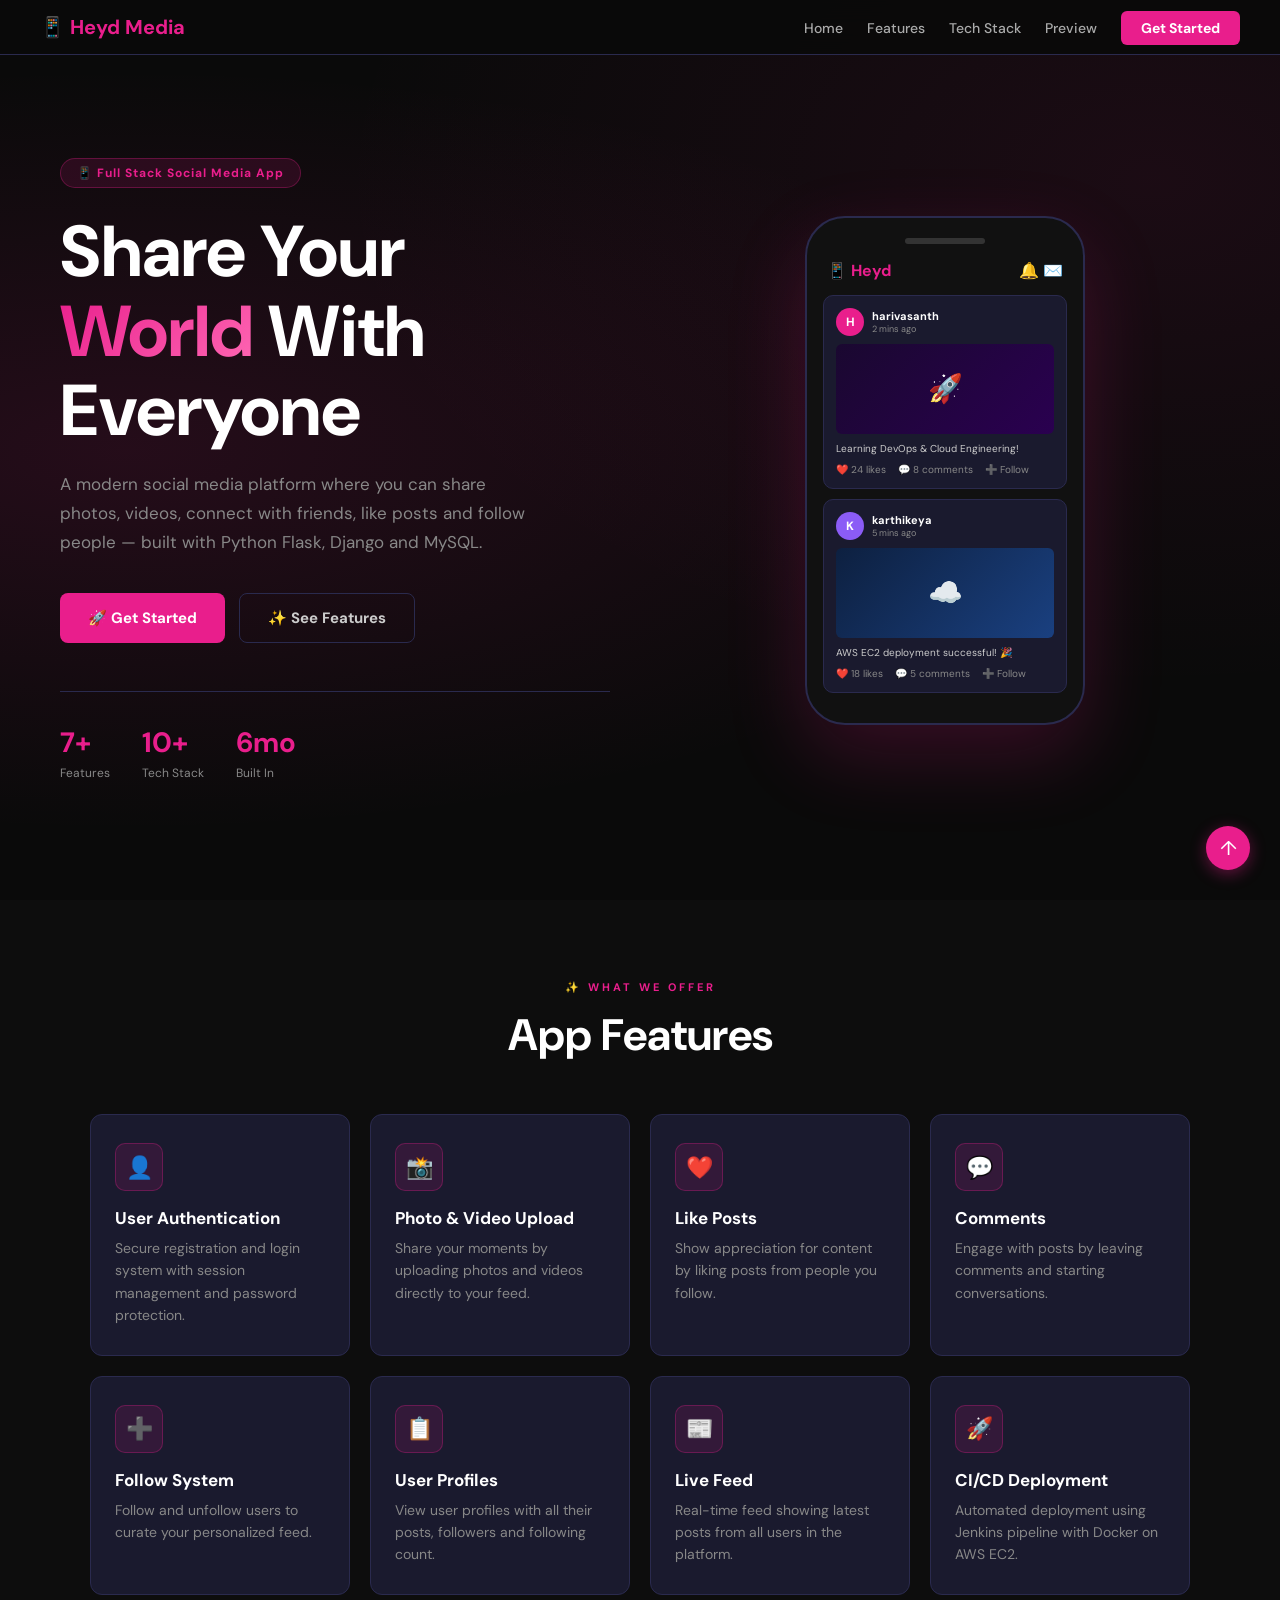
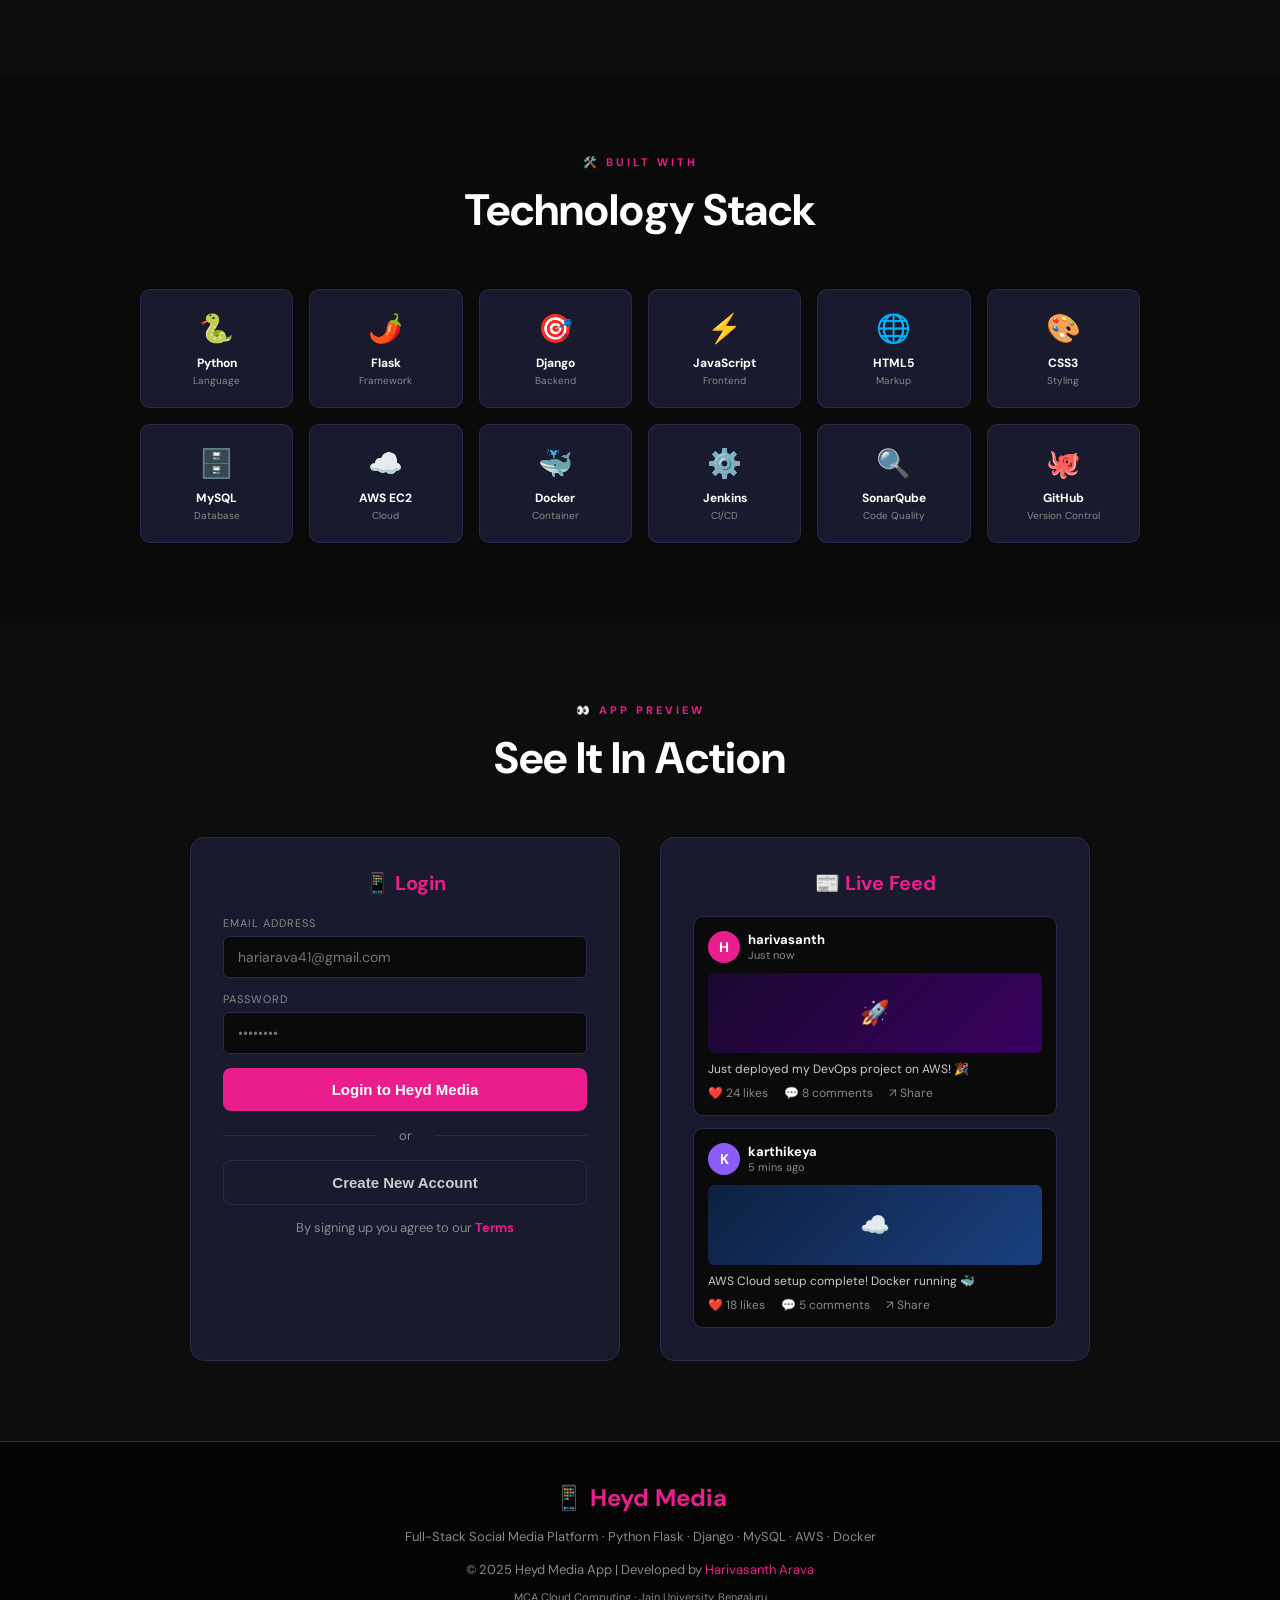
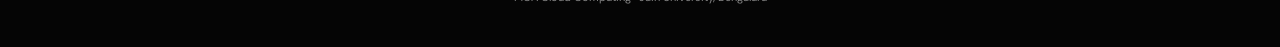
==== index.html @ 781300c5 "Add initial HTML structure for Heyd Media Initial commit of the HTML structure and styles for the He" ====
<!DOCTYPE html>
<html lang="en">
<head>
<meta charset="UTF-8">
<meta name="viewport" content="width=device-width, initial-scale=1.0">
<title>Heyd Media — Share Your World</title>
<link href="https://fonts.googleapis.com/css2?family=DM+Sans:wght@400;500;700&display=swap" rel="stylesheet">
<style>
  :root {
    --pink: #e91e8c;
    --pink-dark: #c2185b;
    --pink-light: #ff69b4;
    --bg: #0a0a0a;
    --card: #111111;
    --card2: #1a1a2e;
    --border: #2a2a4e;
    --text: #ffffff;
    --muted: #888888;
  }

  * { margin: 0; padding: 0; box-sizing: border-box; scroll-behavior: smooth; }

  body {
    background: var(--bg);
    color: var(--text);
    font-family: 'DM Sans', sans-serif;
    overflow-x: hidden;
  }

  nav {
    position: fixed;
    top: 0; left: 0; right: 0;
    z-index: 1000;
    background: rgba(10,10,10,0.95);
    border-bottom: 1px solid var(--border);
    display: flex;
    justify-content: space-between;
    align-items: center;
    padding: 14px 40px;
    backdrop-filter: blur(12px);
  }

  .nav-logo { font-size: 20px; font-weight: 700; color: var(--pink); }

  .nav-links {
    display: flex;
    gap: 24px;
    list-style: none;
    align-items: center;
  }

  .nav-links a {
    color: #aaa;
    text-decoration: none;
    font-size: 14px;
    font-weight: 500;
    transition: color 0.2s;
  }

  .nav-links a:hover { color: var(--pink); }

  .nav-btn {
    background: var(--pink) !important;
    color: #fff !important;
    padding: 8px 20px;
    border-radius: 6px;
    font-weight: 700 !important;
  }

  .nav-btn:hover { background: var(--pink-dark) !important; }

  /* Hero */
  .hero {
    min-height: 100vh;
    display: grid;
    grid-template-columns: 1fr 1fr;
    align-items: center;
    padding: 100px 60px 60px;
    gap: 60px;
    background:
      radial-gradient(ellipse at 10% 50%, rgba(233,30,140,0.12) 0%, transparent 60%),
      radial-gradient(ellipse at 90% 20%, rgba(233,30,140,0.08) 0%, transparent 50%),
      #0a0a0a;
  }

  .hero-tag {
    display: inline-flex;
    align-items: center;
    gap: 8px;
    background: rgba(233,30,140,0.12);
    border: 1px solid rgba(233,30,140,0.3);
    color: var(--pink);
    padding: 6px 16px;
    border-radius: 20px;
    font-size: 12px;
    font-weight: 700;
    letter-spacing: 1px;
    margin-bottom: 24px;
  }

  .hero h1 {
    font-size: clamp(42px, 6vw, 72px);
    font-weight: 700;
    line-height: 1.1;
    margin-bottom: 20px;
  }

  .gradient {
    background: linear-gradient(135deg, var(--pink), #ff69b4);
    -webkit-background-clip: text;
    -webkit-text-fill-color: transparent;
    background-clip: text;
  }

  .hero p {
    font-size: 17px;
    color: var(--muted);
    line-height: 1.7;
    margin-bottom: 36px;
    max-width: 480px;
  }

  .hero-btns { display: flex; gap: 14px; flex-wrap: wrap; }

  .btn-pink {
    background: var(--pink);
    color: #fff;
    padding: 14px 28px;
    border-radius: 8px;
    text-decoration: none;
    font-weight: 700;
    font-size: 15px;
    transition: all 0.3s;
    display: inline-flex;
    align-items: center;
    gap: 8px;
    border: none;
    cursor: pointer;
  }

  .btn-pink:hover {
    background: var(--pink-dark);
    transform: translateY(-2px);
    box-shadow: 0 8px 24px rgba(233,30,140,0.35);
  }

  .btn-ghost {
    background: transparent;
    color: #ccc;
    padding: 14px 28px;
    border-radius: 8px;
    text-decoration: none;
    font-weight: 700;
    font-size: 15px;
    border: 1px solid var(--border);
    transition: all 0.3s;
  }

  .btn-ghost:hover { border-color: var(--pink); color: var(--pink); }

  .hero-stats {
    display: flex;
    gap: 32px;
    margin-top: 48px;
    padding-top: 32px;
    border-top: 1px solid var(--border);
  }

  .stat .num { font-size: 28px; font-weight: 700; color: var(--pink); display: block; }
  .stat .lbl { font-size: 12px; color: var(--muted); }

  /* Phone Mockup */
  .hero-right { display: flex; justify-content: center; }

  .phone-mockup {
    width: 280px;
    background: #111;
    border: 2px solid var(--border);
    border-radius: 40px;
    padding: 20px 16px;
    box-shadow: 0 30px 80px rgba(233,30,140,0.2);
  }

  .phone-notch {
    width: 80px; height: 6px;
    background: #333;
    border-radius: 3px;
    margin: 0 auto 16px;
  }

  .phone-header {
    display: flex;
    justify-content: space-between;
    align-items: center;
    margin-bottom: 14px;
    padding: 0 4px;
  }

  .phone-header .logo { font-size: 16px; font-weight: 700; color: var(--pink); }

  .phone-post {
    background: #1a1a2e;
    border-radius: 10px;
    padding: 12px;
    margin-bottom: 10px;
    border: 1px solid var(--border);
  }

  .post-user { display: flex; align-items: center; gap: 8px; margin-bottom: 8px; }

  .post-avatar {
    width: 28px; height: 28px;
    background: var(--pink);
    border-radius: 50%;
    display: flex;
    align-items: center;
    justify-content: center;
    font-size: 12px;
    font-weight: 700;
    color: #fff;
  }

  .post-username { font-size: 11px; font-weight: 700; }
  .post-time { font-size: 9px; color: var(--muted); }

  .post-img {
    width: 100%; height: 90px;
    background: linear-gradient(135deg, #1a0830, #2a0050);
    border-radius: 6px;
    display: flex;
    align-items: center;
    justify-content: center;
    font-size: 28px;
    margin-bottom: 8px;
  }

  .post-caption { font-size: 10px; color: #ccc; margin-bottom: 8px; }

  .post-actions { display: flex; gap: 12px; font-size: 10px; color: var(--muted); }
  .post-actions span { cursor: pointer; }
  .post-actions span:hover { color: var(--pink); }

  /* Sections */
  section { padding: 80px 60px; }

  .section-header { text-align: center; margin-bottom: 50px; }

  .section-tag {
    font-size: 11px;
    color: var(--pink);
    letter-spacing: 3px;
    text-transform: uppercase;
    font-weight: 700;
    display: block;
    margin-bottom: 12px;
  }

  .section-header h2 { font-size: 44px; font-weight: 700; }

  /* Features */
  #features { background: #0d0d0d; }

  .features-grid {
    display: grid;
    grid-template-columns: repeat(auto-fit, minmax(260px, 1fr));
    gap: 20px;
    max-width: 1100px;
    margin: 0 auto;
  }

  .feature-card {
    background: var(--card2);
    border: 1px solid var(--border);
    border-radius: 12px;
    padding: 28px 24px;
    transition: all 0.3s;
  }

  .feature-card:hover {
    border-color: var(--pink);
    transform: translateY(-4px);
    box-shadow: 0 12px 40px rgba(233,30,140,0.15);
  }

  .feature-icon {
    width: 48px; height: 48px;
    background: rgba(233,30,140,0.12);
    border: 1px solid rgba(233,30,140,0.3);
    border-radius: 10px;
    display: flex;
    align-items: center;
    justify-content: center;
    font-size: 22px;
    margin-bottom: 16px;
  }

  .feature-card h3 { font-size: 17px; font-weight: 700; margin-bottom: 8px; }
  .feature-card p { font-size: 14px; color: var(--muted); line-height: 1.6; }

  /* Tech Stack */
  #tech { background: #0a0a0a; }

  .tech-grid {
    display: grid;
    grid-template-columns: repeat(auto-fit, minmax(130px, 1fr));
    gap: 16px;
    max-width: 1000px;
    margin: 0 auto;
  }

  .tech-card {
    background: var(--card2);
    border: 1px solid var(--border);
    border-radius: 10px;
    padding: 20px 16px;
    text-align: center;
    transition: all 0.3s;
  }

  .tech-card:hover { border-color: var(--pink); transform: translateY(-3px); }
  .tech-card .t-icon { font-size: 28px; display: block; margin-bottom: 8px; }
  .tech-card .t-name { font-size: 12px; font-weight: 700; color: #fff; display: block; }
  .tech-card .t-role { font-size: 10px; color: var(--muted); display: block; margin-top: 3px; }

  /* Preview */
  #preview { background: #0d0d0d; }

  .preview-grid {
    display: grid;
    grid-template-columns: 1fr 1fr;
    gap: 40px;
    max-width: 900px;
    margin: 0 auto;
  }

  .preview-box {
    background: var(--card2);
    border: 1px solid var(--border);
    border-radius: 14px;
    padding: 32px;
  }

  .preview-box h3 { font-size: 20px; font-weight: 700; color: var(--pink); margin-bottom: 20px; text-align: center; }

  .form-group { margin-bottom: 14px; }
  .form-label { font-size: 11px; color: var(--muted); display: block; margin-bottom: 6px; text-transform: uppercase; letter-spacing: 1px; }

  .form-input {
    width: 100%;
    background: #0a0a0a;
    border: 1px solid var(--border);
    border-radius: 6px;
    padding: 11px 14px;
    color: #fff;
    font-size: 14px;
    font-family: 'DM Sans', sans-serif;
    outline: none;
    transition: border-color 0.2s;
  }

  .form-input:focus { border-color: var(--pink); }

  .divider {
    text-align: center;
    color: var(--muted);
    font-size: 13px;
    margin: 16px 0;
    position: relative;
  }

  .divider::before, .divider::after {
    content: '';
    position: absolute;
    top: 50%;
    width: 42%;
    height: 1px;
    background: var(--border);
  }

  .divider::before { left: 0; }
  .divider::after { right: 0; }

  .switch-text { text-align: center; font-size: 13px; color: var(--muted); margin-top: 14px; }
  .switch-text a { color: var(--pink); text-decoration: none; font-weight: 700; }

  /* Feed */
  .feed-preview { display: flex; flex-direction: column; gap: 12px; }

  .feed-post {
    background: #0a0a0a;
    border: 1px solid var(--border);
    border-radius: 10px;
    padding: 14px;
  }

  .feed-post-header { display: flex; align-items: center; gap: 8px; margin-bottom: 10px; }

  .feed-avatar {
    width: 32px; height: 32px;
    background: var(--pink);
    border-radius: 50%;
    display: flex;
    align-items: center;
    justify-content: center;
    font-size: 14px;
    font-weight: 700;
    color: #fff;
    flex-shrink: 0;
  }

  .feed-username { font-size: 13px; font-weight: 700; }
  .feed-time { font-size: 11px; color: var(--muted); }

  .feed-img {
    width: 100%; height: 80px;
    border-radius: 6px;
    display: flex;
    align-items: center;
    justify-content: center;
    font-size: 24px;
    margin-bottom: 8px;
  }

  .feed-caption { font-size: 12px; color: #ccc; margin-bottom: 8px; }
  .feed-actions { display: flex; gap: 16px; font-size: 12px; color: var(--muted); }
  .feed-actions span { cursor: pointer; }
  .feed-actions span:hover { color: var(--pink); }

  /* Footer */
  footer {
    background: #050505;
    border-top: 1px solid var(--border);
    padding: 40px;
    text-align: center;
  }

  .footer-logo { font-size: 24px; font-weight: 700; color: var(--pink); margin-bottom: 12px; }
  footer p { font-size: 13px; color: var(--muted); line-height: 1.8; }
  footer a { color: var(--pink); text-decoration: none; }

  .scroll-top {
    position: fixed;
    bottom: 30px; right: 30px;
    background: var(--pink);
    color: #fff;
    width: 44px; height: 44px;
    border-radius: 50%;
    display: flex;
    align-items: center;
    justify-content: center;
    font-size: 20px;
    cursor: pointer;
    text-decoration: none;
    transition: all 0.3s;
    box-shadow: 0 4px 16px rgba(233,30,140,0.4);
  }

  .scroll-top:hover { background: var(--pink-dark); transform: translateY(-3px); }

  .success-msg {
    display: none;
    background: rgba(233,30,140,0.1);
    border: 1px solid var(--pink);
    color: var(--pink-light);
    padding: 12px;
    border-radius: 6px;
    text-align: center;
    font-size: 13px;
    font-weight: 700;
    margin-top: 10px;
  }
</style>
</head>
<body>

<nav>
  <div class="nav-logo">📱 Heyd Media</div>
  <ul class="nav-links">
    <li><a href="#home">Home</a></li>
    <li><a href="#features">Features</a></li>
    <li><a href="#tech">Tech Stack</a></li>
    <li><a href="#preview">Preview</a></li>
    <li><a href="#preview" class="nav-btn">Get Started</a></li>
  </ul>
</nav>

<section id="home" class="hero">
  <div class="hero-left">
    <div class="hero-tag">📱 Full Stack Social Media App</div>
    <h1>Share Your <span class="gradient">World</span> With Everyone</h1>
    <p>A modern social media platform where you can share photos, videos, connect with friends, like posts and follow people — built with Python Flask, Django and MySQL.</p>
    <div class="hero-btns">
      <a href="#preview" class="btn-pink">🚀 Get Started</a>
      <a href="#features" class="btn-ghost">✨ See Features</a>
    </div>
    <div class="hero-stats">
      <div class="stat"><span class="num">7+</span><span class="lbl">Features</span></div>
      <div class="stat"><span class="num">10+</span><span class="lbl">Tech Stack</span></div>
      <div class="stat"><span class="num">6mo</span><span class="lbl">Built In</span></div>
    </div>
  </div>

  <div class="hero-right">
    <div class="phone-mockup">
      <div class="phone-notch"></div>
      <div class="phone-header">
        <span class="logo">📱 Heyd</span>
        <span>🔔 ✉️</span>
      </div>
      <div class="phone-post">
        <div class="post-user">
          <div class="post-avatar">H</div>
          <div>
            <div class="post-username">harivasanth</div>
            <div class="post-time">2 mins ago</div>
          </div>
        </div>
        <div class="post-img">🚀</div>
        <div class="post-caption">Learning DevOps & Cloud Engineering!</div>
        <div class="post-actions">
          <span>❤️ 24 likes</span>
          <span>💬 8 comments</span>
          <span>➕ Follow</span>
        </div>
      </div>
      <div class="phone-post">
        <div class="post-user">
          <div class="post-avatar" style="background:#8b5cf6">K</div>
          <div>
            <div class="post-username">karthikeya</div>
            <div class="post-time">5 mins ago</div>
          </div>
        </div>
        <div class="post-img" style="background:linear-gradient(135deg,#0d2040,#1a4080)">☁️</div>
        <div class="post-caption">AWS EC2 deployment successful! 🎉</div>
        <div class="post-actions">
          <span>❤️ 18 likes</span>
          <span>💬 5 comments</span>
          <span>➕ Follow</span>
        </div>
      </div>
    </div>
  </div>
</section>

<section id="features">
  <div class="section-header">
    <span class="section-tag">✨ What We Offer</span>
    <h2>App Features</h2>
  </div>
  <div class="features-grid">
    <div class="feature-card"><div class="feature-icon">👤</div><h3>User Authentication</h3><p>Secure registration and login system with session management and password protection.</p></div>
    <div class="feature-card"><div class="feature-icon">📸</div><h3>Photo & Video Upload</h3><p>Share your moments by uploading photos and videos directly to your feed.</p></div>
    <div class="feature-card"><div class="feature-icon">❤️</div><h3>Like Posts</h3><p>Show appreciation for content by liking posts from people you follow.</p></div>
    <div class="feature-card"><div class="feature-icon">💬</div><h3>Comments</h3><p>Engage with posts by leaving comments and starting conversations.</p></div>
    <div class="feature-card"><div class="feature-icon">➕</div><h3>Follow System</h3><p>Follow and unfollow users to curate your personalized feed.</p></div>
    <div class="feature-card"><div class="feature-icon">📋</div><h3>User Profiles</h3><p>View user profiles with all their posts, followers and following count.</p></div>
    <div class="feature-card"><div class="feature-icon">📰</div><h3>Live Feed</h3><p>Real-time feed showing latest posts from all users in the platform.</p></div>
    <div class="feature-card"><div class="feature-icon">🚀</div><h3>CI/CD Deployment</h3><p>Automated deployment using Jenkins pipeline with Docker on AWS EC2.</p></div>
  </div>
</section>

<section id="tech">
  <div class="section-header">
    <span class="section-tag">🛠️ Built With</span>
    <h2>Technology Stack</h2>
  </div>
  <div class="tech-grid">
    <div class="tech-card"><span class="t-icon">🐍</span><span class="t-name">Python</span><span class="t-role">Language</span></div>
    <div class="tech-card"><span class="t-icon">🌶️</span><span class="t-name">Flask</span><span class="t-role">Framework</span></div>
    <div class="tech-card"><span class="t-icon">🎯</span><span class="t-name">Django</span><span class="t-role">Backend</span></div>
    <div class="tech-card"><span class="t-icon">⚡</span><span class="t-name">JavaScript</span><span class="t-role">Frontend</span></div>
    <div class="tech-card"><span class="t-icon">🌐</span><span class="t-name">HTML5</span><span class="t-role">Markup</span></div>
    <div class="tech-card"><span class="t-icon">🎨</span><span class="t-name">CSS3</span><span class="t-role">Styling</span></div>
    <div class="tech-card"><span class="t-icon">🗄️</span><span class="t-name">MySQL</span><span class="t-role">Database</span></div>
    <div class="tech-card"><span class="t-icon">☁️</span><span class="t-name">AWS EC2</span><span class="t-role">Cloud</span></div>
    <div class="tech-card"><span class="t-icon">🐳</span><span class="t-name">Docker</span><span class="t-role">Container</span></div>
    <div class="tech-card"><span class="t-icon">⚙️</span><span class="t-name">Jenkins</span><span class="t-role">CI/CD</span></div>
    <div class="tech-card"><span class="t-icon">🔍</span><span class="t-name">SonarQube</span><span class="t-role">Code Quality</span></div>
    <div class="tech-card"><span class="t-icon">🐙</span><span class="t-name">GitHub</span><span class="t-role">Version Control</span></div>
  </div>
</section>

<section id="preview">
  <div class="section-header">
    <span class="section-tag">👀 App Preview</span>
    <h2>See It In Action</h2>
  </div>
  <div class="preview-grid">
    <div class="preview-box">
      <h3>📱 Login</h3>
      <div class="form-group">
        <label class="form-label">Email Address</label>
        <input type="email" class="form-input" placeholder="hariarava41@gmail.com">
      </div>
      <div class="form-group">
        <label class="form-label">Password</label>
        <input type="password" class="form-input" placeholder="••••••••">
      </div>
      <button class="btn-pink" style="width:100%;justify-content:center;padding:13px"
        onclick="document.getElementById('login-msg').style.display='block'">
        Login to Heyd Media
      </button>
      <div class="success-msg" id="login-msg">✅ Login Successful! Welcome back!</div>
      <div class="divider">or</div>
      <button class="btn-ghost" style="width:100%;text-align:center;padding:13px;cursor:pointer"
        onclick="document.getElementById('signup-msg').style.display='block'">
        Create New Account
      </button>
      <div class="success-msg" id="signup-msg">🎉 Account Created! Welcome to Heyd Media!</div>
      <div class="switch-text">By signing up you agree to our <a href="#">Terms</a></div>
    </div>

    <div class="preview-box">
      <h3>📰 Live Feed</h3>
      <div class="feed-preview">
        <div class="feed-post">
          <div class="feed-post-header">
            <div class="feed-avatar">H</div>
            <div>
              <div class="feed-username">harivasanth</div>
              <div class="feed-time">Just now</div>
            </div>
          </div>
          <div class="feed-img" style="background:linear-gradient(135deg,#1a0830,#3a0060)">🚀</div>
          <div class="feed-caption">Just deployed my DevOps project on AWS! 🎉</div>
          <div class="feed-actions">
            <span onclick="this.textContent='❤️ 25 likes'">❤️ 24 likes</span>
            <span>💬 8 comments</span>
            <span>↗️ Share</span>
          </div>
        </div>
        <div class="feed-post">
          <div class="feed-post-header">
            <div class="feed-avatar" style="background:#8b5cf6">K</div>
            <div>
              <div class="feed-username">karthikeya</div>
              <div class="feed-time">5 mins ago</div>
            </div>
          </div>
          <div class="feed-img" style="background:linear-gradient(135deg,#0d2040,#1a4080)">☁️</div>
          <div class="feed-caption">AWS Cloud setup complete! Docker running 🐳</div>
          <div class="feed-actions">
            <span onclick="this.textContent='❤️ 19 likes'">❤️ 18 likes</span>
            <span>💬 5 comments</span>
            <span>↗️ Share</span>
          </div>
        </div>
      </div>
    </div>
  </div>
</section>

<footer>
  <div class="footer-logo">📱 Heyd Media</div>
  <p>Full-Stack Social Media Platform · Python Flask · Django · MySQL · AWS · Docker</p>
  <p style="margin-top:10px">© 2025 Heyd Media App | Developed by
    <a href="https://github.com/harivasantharava41-rgb/Heyd-media-app">Harivasanth Arava</a>
  </p>
  <p style="margin-top:6px;font-size:11px">MCA Cloud Computing · Jain University, Bengaluru</p>
</footer>

<a href="#home" class="scroll-top">↑</a>

</body>
</html>
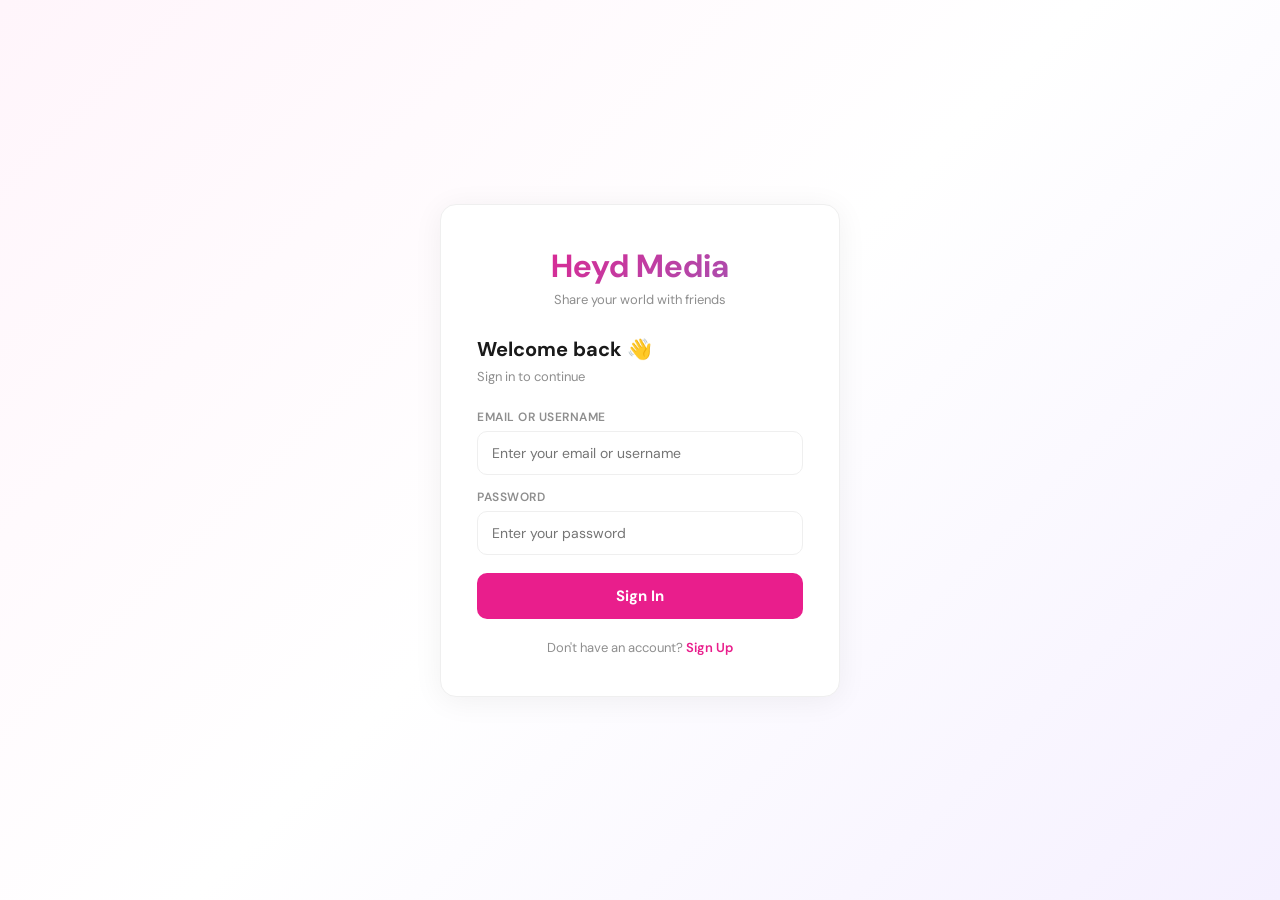
==== commit a9448971: "Update print statement from 'Hello' to 'Goodbye'" ====
--- a/index.html
+++ b/index.html
@@ -1,666 +1,1257 @@
+
 <!DOCTYPE html>
 <html lang="en">
 <head>
 <meta charset="UTF-8">
 <meta name="viewport" content="width=device-width, initial-scale=1.0">
-<title>Heyd Media — Share Your World</title>
-<link href="https://fonts.googleapis.com/css2?family=DM+Sans:wght@400;500;700&display=swap" rel="stylesheet">
+<title>Heyd Media</title>
+<link href="https://fonts.googleapis.com/css2?family=DM+Sans:ital,opsz,wght@0,9..40,300;0,9..40,400;0,9..40,500;0,9..40,600;0,9..40,700;1,9..40,400&display=swap" rel="stylesheet">
 <style>
-  :root {
-    --pink: #e91e8c;
-    --pink-dark: #c2185b;
-    --pink-light: #ff69b4;
-    --bg: #0a0a0a;
-    --card: #111111;
-    --card2: #1a1a2e;
-    --border: #2a2a4e;
-    --text: #ffffff;
-    --muted: #888888;
-  }
-
-  * { margin: 0; padding: 0; box-sizing: border-box; scroll-behavior: smooth; }
-
-  body {
-    background: var(--bg);
-    color: var(--text);
-    font-family: 'DM Sans', sans-serif;
-    overflow-x: hidden;
-  }
-
-  nav {
-    position: fixed;
-    top: 0; left: 0; right: 0;
-    z-index: 1000;
-    background: rgba(10,10,10,0.95);
-    border-bottom: 1px solid var(--border);
-    display: flex;
-    justify-content: space-between;
-    align-items: center;
-    padding: 14px 40px;
-    backdrop-filter: blur(12px);
-  }
-
-  .nav-logo { font-size: 20px; font-weight: 700; color: var(--pink); }
-
-  .nav-links {
-    display: flex;
-    gap: 24px;
-    list-style: none;
-    align-items: center;
-  }
-
-  .nav-links a {
-    color: #aaa;
-    text-decoration: none;
-    font-size: 14px;
-    font-weight: 500;
-    transition: color 0.2s;
-  }
-
-  .nav-links a:hover { color: var(--pink); }
-
-  .nav-btn {
-    background: var(--pink) !important;
-    color: #fff !important;
-    padding: 8px 20px;
-    border-radius: 6px;
-    font-weight: 700 !important;
-  }
-
-  .nav-btn:hover { background: var(--pink-dark) !important; }
-
-  /* Hero */
-  .hero {
-    min-height: 100vh;
-    display: grid;
-    grid-template-columns: 1fr 1fr;
-    align-items: center;
-    padding: 100px 60px 60px;
-    gap: 60px;
-    background:
-      radial-gradient(ellipse at 10% 50%, rgba(233,30,140,0.12) 0%, transparent 60%),
-      radial-gradient(ellipse at 90% 20%, rgba(233,30,140,0.08) 0%, transparent 50%),
-      #0a0a0a;
-  }
-
-  .hero-tag {
-    display: inline-flex;
-    align-items: center;
-    gap: 8px;
-    background: rgba(233,30,140,0.12);
-    border: 1px solid rgba(233,30,140,0.3);
-    color: var(--pink);
-    padding: 6px 16px;
-    border-radius: 20px;
-    font-size: 12px;
-    font-weight: 700;
-    letter-spacing: 1px;
-    margin-bottom: 24px;
-  }
-
-  .hero h1 {
-    font-size: clamp(42px, 6vw, 72px);
-    font-weight: 700;
-    line-height: 1.1;
-    margin-bottom: 20px;
-  }
-
-  .gradient {
-    background: linear-gradient(135deg, var(--pink), #ff69b4);
-    -webkit-background-clip: text;
-    -webkit-text-fill-color: transparent;
-    background-clip: text;
-  }
-
-  .hero p {
-    font-size: 17px;
-    color: var(--muted);
-    line-height: 1.7;
-    margin-bottom: 36px;
-    max-width: 480px;
-  }
-
-  .hero-btns { display: flex; gap: 14px; flex-wrap: wrap; }
-
-  .btn-pink {
-    background: var(--pink);
-    color: #fff;
-    padding: 14px 28px;
-    border-radius: 8px;
-    text-decoration: none;
-    font-weight: 700;
-    font-size: 15px;
-    transition: all 0.3s;
-    display: inline-flex;
-    align-items: center;
-    gap: 8px;
-    border: none;
-    cursor: pointer;
-  }
-
-  .btn-pink:hover {
-    background: var(--pink-dark);
-    transform: translateY(-2px);
-    box-shadow: 0 8px 24px rgba(233,30,140,0.35);
-  }
-
-  .btn-ghost {
-    background: transparent;
-    color: #ccc;
-    padding: 14px 28px;
-    border-radius: 8px;
-    text-decoration: none;
-    font-weight: 700;
-    font-size: 15px;
-    border: 1px solid var(--border);
-    transition: all 0.3s;
-  }
-
-  .btn-ghost:hover { border-color: var(--pink); color: var(--pink); }
-
-  .hero-stats {
-    display: flex;
-    gap: 32px;
-    margin-top: 48px;
-    padding-top: 32px;
-    border-top: 1px solid var(--border);
-  }
-
-  .stat .num { font-size: 28px; font-weight: 700; color: var(--pink); display: block; }
-  .stat .lbl { font-size: 12px; color: var(--muted); }
-
-  /* Phone Mockup */
-  .hero-right { display: flex; justify-content: center; }
-
-  .phone-mockup {
-    width: 280px;
-    background: #111;
-    border: 2px solid var(--border);
-    border-radius: 40px;
-    padding: 20px 16px;
-    box-shadow: 0 30px 80px rgba(233,30,140,0.2);
-  }
-
-  .phone-notch {
-    width: 80px; height: 6px;
-    background: #333;
-    border-radius: 3px;
-    margin: 0 auto 16px;
-  }
-
-  .phone-header {
-    display: flex;
-    justify-content: space-between;
-    align-items: center;
-    margin-bottom: 14px;
-    padding: 0 4px;
-  }
-
-  .phone-header .logo { font-size: 16px; font-weight: 700; color: var(--pink); }
-
-  .phone-post {
-    background: #1a1a2e;
-    border-radius: 10px;
-    padding: 12px;
-    margin-bottom: 10px;
-    border: 1px solid var(--border);
-  }
-
-  .post-user { display: flex; align-items: center; gap: 8px; margin-bottom: 8px; }
-
-  .post-avatar {
-    width: 28px; height: 28px;
-    background: var(--pink);
-    border-radius: 50%;
-    display: flex;
-    align-items: center;
-    justify-content: center;
-    font-size: 12px;
-    font-weight: 700;
-    color: #fff;
-  }
-
-  .post-username { font-size: 11px; font-weight: 700; }
-  .post-time { font-size: 9px; color: var(--muted); }
-
-  .post-img {
-    width: 100%; height: 90px;
-    background: linear-gradient(135deg, #1a0830, #2a0050);
-    border-radius: 6px;
-    display: flex;
-    align-items: center;
-    justify-content: center;
-    font-size: 28px;
-    margin-bottom: 8px;
-  }
-
-  .post-caption { font-size: 10px; color: #ccc; margin-bottom: 8px; }
-
-  .post-actions { display: flex; gap: 12px; font-size: 10px; color: var(--muted); }
-  .post-actions span { cursor: pointer; }
-  .post-actions span:hover { color: var(--pink); }
-
-  /* Sections */
-  section { padding: 80px 60px; }
-
-  .section-header { text-align: center; margin-bottom: 50px; }
-
-  .section-tag {
-    font-size: 11px;
-    color: var(--pink);
-    letter-spacing: 3px;
-    text-transform: uppercase;
-    font-weight: 700;
-    display: block;
-    margin-bottom: 12px;
-  }
-
-  .section-header h2 { font-size: 44px; font-weight: 700; }
-
-  /* Features */
-  #features { background: #0d0d0d; }
-
-  .features-grid {
-    display: grid;
-    grid-template-columns: repeat(auto-fit, minmax(260px, 1fr));
-    gap: 20px;
-    max-width: 1100px;
-    margin: 0 auto;
-  }
-
-  .feature-card {
-    background: var(--card2);
-    border: 1px solid var(--border);
-    border-radius: 12px;
-    padding: 28px 24px;
-    transition: all 0.3s;
-  }
-
-  .feature-card:hover {
-    border-color: var(--pink);
-    transform: translateY(-4px);
-    box-shadow: 0 12px 40px rgba(233,30,140,0.15);
-  }
-
-  .feature-icon {
-    width: 48px; height: 48px;
-    background: rgba(233,30,140,0.12);
-    border: 1px solid rgba(233,30,140,0.3);
-    border-radius: 10px;
-    display: flex;
-    align-items: center;
-    justify-content: center;
-    font-size: 22px;
-    margin-bottom: 16px;
-  }
-
-  .feature-card h3 { font-size: 17px; font-weight: 700; margin-bottom: 8px; }
-  .feature-card p { font-size: 14px; color: var(--muted); line-height: 1.6; }
-
-  /* Tech Stack */
-  #tech { background: #0a0a0a; }
-
-  .tech-grid {
-    display: grid;
-    grid-template-columns: repeat(auto-fit, minmax(130px, 1fr));
-    gap: 16px;
-    max-width: 1000px;
-    margin: 0 auto;
-  }
-
-  .tech-card {
-    background: var(--card2);
-    border: 1px solid var(--border);
-    border-radius: 10px;
-    padding: 20px 16px;
-    text-align: center;
-    transition: all 0.3s;
-  }
-
-  .tech-card:hover { border-color: var(--pink); transform: translateY(-3px); }
-  .tech-card .t-icon { font-size: 28px; display: block; margin-bottom: 8px; }
-  .tech-card .t-name { font-size: 12px; font-weight: 700; color: #fff; display: block; }
-  .tech-card .t-role { font-size: 10px; color: var(--muted); display: block; margin-top: 3px; }
-
-  /* Preview */
-  #preview { background: #0d0d0d; }
-
-  .preview-grid {
-    display: grid;
-    grid-template-columns: 1fr 1fr;
-    gap: 40px;
-    max-width: 900px;
-    margin: 0 auto;
-  }
-
-  .preview-box {
-    background: var(--card2);
-    border: 1px solid var(--border);
-    border-radius: 14px;
-    padding: 32px;
-  }
-
-  .preview-box h3 { font-size: 20px; font-weight: 700; color: var(--pink); margin-bottom: 20px; text-align: center; }
-
-  .form-group { margin-bottom: 14px; }
-  .form-label { font-size: 11px; color: var(--muted); display: block; margin-bottom: 6px; text-transform: uppercase; letter-spacing: 1px; }
-
-  .form-input {
-    width: 100%;
-    background: #0a0a0a;
-    border: 1px solid var(--border);
-    border-radius: 6px;
-    padding: 11px 14px;
-    color: #fff;
-    font-size: 14px;
-    font-family: 'DM Sans', sans-serif;
-    outline: none;
-    transition: border-color 0.2s;
-  }
-
-  .form-input:focus { border-color: var(--pink); }
-
-  .divider {
-    text-align: center;
-    color: var(--muted);
-    font-size: 13px;
-    margin: 16px 0;
-    position: relative;
-  }
-
-  .divider::before, .divider::after {
-    content: '';
-    position: absolute;
-    top: 50%;
-    width: 42%;
-    height: 1px;
-    background: var(--border);
-  }
-
-  .divider::before { left: 0; }
-  .divider::after { right: 0; }
-
-  .switch-text { text-align: center; font-size: 13px; color: var(--muted); margin-top: 14px; }
-  .switch-text a { color: var(--pink); text-decoration: none; font-weight: 700; }
-
-  /* Feed */
-  .feed-preview { display: flex; flex-direction: column; gap: 12px; }
-
-  .feed-post {
-    background: #0a0a0a;
-    border: 1px solid var(--border);
-    border-radius: 10px;
-    padding: 14px;
-  }
-
-  .feed-post-header { display: flex; align-items: center; gap: 8px; margin-bottom: 10px; }
-
-  .feed-avatar {
-    width: 32px; height: 32px;
-    background: var(--pink);
-    border-radius: 50%;
-    display: flex;
-    align-items: center;
-    justify-content: center;
-    font-size: 14px;
-    font-weight: 700;
-    color: #fff;
-    flex-shrink: 0;
-  }
-
-  .feed-username { font-size: 13px; font-weight: 700; }
-  .feed-time { font-size: 11px; color: var(--muted); }
-
-  .feed-img {
-    width: 100%; height: 80px;
-    border-radius: 6px;
-    display: flex;
-    align-items: center;
-    justify-content: center;
-    font-size: 24px;
-    margin-bottom: 8px;
-  }
-
-  .feed-caption { font-size: 12px; color: #ccc; margin-bottom: 8px; }
-  .feed-actions { display: flex; gap: 16px; font-size: 12px; color: var(--muted); }
-  .feed-actions span { cursor: pointer; }
-  .feed-actions span:hover { color: var(--pink); }
-
-  /* Footer */
-  footer {
-    background: #050505;
-    border-top: 1px solid var(--border);
-    padding: 40px;
-    text-align: center;
-  }
-
-  .footer-logo { font-size: 24px; font-weight: 700; color: var(--pink); margin-bottom: 12px; }
-  footer p { font-size: 13px; color: var(--muted); line-height: 1.8; }
-  footer a { color: var(--pink); text-decoration: none; }
-
-  .scroll-top {
-    position: fixed;
-    bottom: 30px; right: 30px;
-    background: var(--pink);
-    color: #fff;
-    width: 44px; height: 44px;
-    border-radius: 50%;
-    display: flex;
-    align-items: center;
-    justify-content: center;
-    font-size: 20px;
-    cursor: pointer;
-    text-decoration: none;
-    transition: all 0.3s;
-    box-shadow: 0 4px 16px rgba(233,30,140,0.4);
-  }
-
-  .scroll-top:hover { background: var(--pink-dark); transform: translateY(-3px); }
-
-  .success-msg {
-    display: none;
-    background: rgba(233,30,140,0.1);
-    border: 1px solid var(--pink);
-    color: var(--pink-light);
-    padding: 12px;
-    border-radius: 6px;
-    text-align: center;
-    font-size: 13px;
-    font-weight: 700;
-    margin-top: 10px;
-  }
+:root {
+  --pink: #e91e8c;
+  --pink2: #ff4db8;
+  --pink-dim: rgba(233,30,140,0.12);
+  --bg: #fafafa;
+  --white: #ffffff;
+  --card: #ffffff;
+  --border: #efefef;
+  --text: #1a1a1a;
+  --muted: #8e8e8e;
+  --light: #f5f5f5;
+  --sidebar-w: 240px;
+  --font: 'DM Sans', sans-serif;
+}
+*{margin:0;padding:0;box-sizing:border-box;}
+body{font-family:var(--font);background:var(--bg);color:var(--text);min-height:100vh;}
+
+/* ── AUTH SCREENS ── */
+.auth-screen{display:none;min-height:100vh;align-items:center;justify-content:center;
+  background:linear-gradient(135deg,#fff5fb 0%,#fff 50%,#f5f0ff 100%);}
+.auth-screen.active{display:flex;}
+
+.auth-box{background:var(--white);border:1px solid var(--border);border-radius:16px;
+  padding:40px 36px;width:400px;box-shadow:0 4px 30px rgba(0,0,0,0.06);}
+
+.auth-logo{text-align:center;margin-bottom:28px;}
+.auth-logo .logo-text{font-size:32px;font-weight:700;
+  background:linear-gradient(135deg,var(--pink),#9b59b6);
+  -webkit-background-clip:text;-webkit-text-fill-color:transparent;background-clip:text;}
+.auth-logo p{font-size:13px;color:var(--muted);margin-top:4px;}
+
+.auth-box h2{font-size:20px;font-weight:700;margin-bottom:6px;}
+.auth-box .sub{font-size:13px;color:var(--muted);margin-bottom:24px;}
+
+.form-group{margin-bottom:14px;}
+.form-group label{font-size:12px;font-weight:600;color:var(--muted);
+  text-transform:uppercase;letter-spacing:0.5px;display:block;margin-bottom:6px;}
+.form-group input{width:100%;padding:12px 14px;border:1.5px solid var(--border);
+  border-radius:10px;font-size:14px;font-family:var(--font);
+  outline:none;transition:border 0.2s;background:#fff;color:var(--text);}
+.form-group input:focus{border-color:var(--pink);}
+
+.btn-main{width:100%;padding:13px;background:var(--pink);color:#fff;
+  border:none;border-radius:10px;font-size:15px;font-weight:700;
+  font-family:var(--font);cursor:pointer;transition:all 0.2s;margin-top:4px;}
+.btn-main:hover{background:#c2185b;transform:translateY(-1px);
+  box-shadow:0 6px 20px rgba(233,30,140,0.3);}
+
+.auth-switch{text-align:center;font-size:13px;color:var(--muted);margin-top:20px;}
+.auth-switch a{color:var(--pink);text-decoration:none;font-weight:600;cursor:pointer;}
+
+.divider{display:flex;align-items:center;gap:12px;margin:18px 0;}
+.divider span{font-size:12px;color:var(--muted);}
+.divider::before,.divider::after{content:'';flex:1;height:1px;background:var(--border);}
+
+/* ── MAIN APP ── */
+#app{display:none;}
+#app.active{display:flex;min-height:100vh;}
+
+/* Sidebar */
+.sidebar{width:var(--sidebar-w);background:var(--white);border-right:1px solid var(--border);
+  padding:20px 0;position:fixed;top:0;left:0;bottom:0;z-index:100;
+  display:flex;flex-direction:column;}
+
+.sidebar-logo{padding:14px 24px 24px;font-size:24px;font-weight:700;
+  background:linear-gradient(135deg,var(--pink),#9b59b6);
+  -webkit-background-clip:text;-webkit-text-fill-color:transparent;background-clip:text;}
+
+.nav-item{display:flex;align-items:center;gap:14px;padding:13px 24px;
+  cursor:pointer;border-radius:12px;margin:2px 10px;
+  font-size:15px;font-weight:500;color:var(--text);transition:all 0.15s;
+  text-decoration:none;}
+.nav-item:hover{background:var(--light);}
+.nav-item.active{background:var(--pink-dim);color:var(--pink);font-weight:700;}
+.nav-item .nav-icon{font-size:22px;width:26px;text-align:center;}
+.nav-item .notif-badge{background:var(--pink);color:#fff;border-radius:10px;
+  font-size:10px;font-weight:700;padding:1px 6px;margin-left:auto;}
+
+.sidebar-user{margin-top:auto;padding:16px 24px;border-top:1px solid var(--border);
+  display:flex;align-items:center;gap:12px;cursor:pointer;}
+.sidebar-user:hover{background:var(--light);}
+.s-avatar{width:38px;height:38px;border-radius:50%;background:linear-gradient(135deg,var(--pink),#9b59b6);
+  display:flex;align-items:center;justify-content:center;
+  font-size:15px;font-weight:700;color:#fff;flex-shrink:0;}
+.s-name{font-size:14px;font-weight:600;}
+.s-handle{font-size:12px;color:var(--muted);}
+.s-logout{margin-left:auto;font-size:18px;color:var(--muted);}
+
+/* Main content */
+.main{margin-left:var(--sidebar-w);flex:1;min-height:100vh;}
+
+/* ── PAGES ── */
+.page{display:none;padding:30px;}
+.page.active{display:block;}
+
+/* ── FEED ── */
+.feed-layout{display:grid;grid-template-columns:1fr 320px;gap:30px;max-width:960px;margin:0 auto;}
+
+.stories-bar{background:var(--white);border:1px solid var(--border);border-radius:16px;
+  padding:16px;margin-bottom:20px;display:flex;gap:16px;overflow-x:auto;}
+.story{display:flex;flex-direction:column;align-items:center;gap:6px;cursor:pointer;flex-shrink:0;}
+.story-ring{width:58px;height:58px;border-radius:50%;
+  background:linear-gradient(135deg,var(--pink),#f9a825);
+  padding:2px;display:flex;align-items:center;justify-content:center;}
+.story-ring.add{background:var(--light);border:2px dashed var(--border);}
+.story-inner{width:52px;height:52px;border-radius:50%;background:var(--light);
+  display:flex;align-items:center;justify-content:center;
+  font-size:20px;border:2px solid var(--white);}
+.story-name{font-size:10px;color:var(--muted);text-align:center;max-width:58px;
+  overflow:hidden;text-overflow:ellipsis;white-space:nowrap;}
+
+/* Create post box */
+.create-box{background:var(--white);border:1px solid var(--border);border-radius:16px;
+  padding:16px;margin-bottom:20px;}
+.create-input-row{display:flex;align-items:center;gap:12px;margin-bottom:12px;}
+.create-input{flex:1;padding:11px 16px;background:var(--light);border:none;
+  border-radius:24px;font-size:14px;font-family:var(--font);outline:none;color:var(--text);}
+.create-input::placeholder{color:var(--muted);}
+.create-actions{display:flex;gap:8px;align-items:center;}
+.create-btn{padding:6px 14px;border:none;border-radius:20px;font-size:13px;font-weight:600;
+  font-family:var(--font);cursor:pointer;display:flex;align-items:center;gap:5px;transition:all 0.2s;}
+.create-btn.media{background:var(--light);color:var(--text);}
+.create-btn.media:hover{background:var(--border);}
+.create-btn.post{background:var(--pink);color:#fff;margin-left:auto;}
+.create-btn.post:hover{background:#c2185b;}
+
+/* Post card */
+.post-card{background:var(--white);border:1px solid var(--border);
+  border-radius:16px;margin-bottom:16px;overflow:hidden;}
+.post-header{display:flex;align-items:center;gap:10px;padding:14px 16px;}
+.post-avatar{width:40px;height:40px;border-radius:50%;
+  display:flex;align-items:center;justify-content:center;
+  font-size:16px;font-weight:700;color:#fff;flex-shrink:0;}
+.post-user-info{flex:1;}
+.post-username{font-size:14px;font-weight:700;}
+.post-time{font-size:12px;color:var(--muted);}
+.post-menu{font-size:20px;color:var(--muted);cursor:pointer;padding:4px 8px;
+  border-radius:8px;transition:background 0.2s;}
+.post-menu:hover{background:var(--light);}
+
+.post-media{width:100%;max-height:420px;object-fit:cover;display:block;}
+.post-media-emoji{width:100%;height:240px;
+  display:flex;align-items:center;justify-content:center;
+  font-size:80px;background:linear-gradient(135deg,#f8f0ff,#fff0f8);}
+
+.post-body{padding:14px 16px;}
+.post-caption{font-size:14px;line-height:1.6;margin-bottom:10px;}
+.post-caption .username-tag{font-weight:700;}
+
+.post-actions{display:flex;align-items:center;gap:4px;margin-bottom:10px;}
+.action-btn{background:none;border:none;cursor:pointer;
+  display:flex;align-items:center;gap:5px;padding:6px 10px;
+  border-radius:8px;font-size:13px;font-weight:600;font-family:var(--font);
+  color:var(--muted);transition:all 0.2s;}
+.action-btn:hover{background:var(--light);}
+.action-btn.liked{color:var(--pink);}
+.action-btn .icon{font-size:18px;}
+
+.post-likes{font-size:13px;font-weight:700;margin-bottom:6px;}
+.post-comment-input{display:flex;align-items:center;gap:8px;padding-top:10px;
+  border-top:1px solid var(--border);}
+.comment-in{flex:1;padding:8px 14px;background:var(--light);border:none;
+  border-radius:20px;font-size:13px;font-family:var(--font);outline:none;color:var(--text);}
+.comment-in::placeholder{color:var(--muted);}
+.comment-send{background:var(--pink);color:#fff;border:none;
+  width:32px;height:32px;border-radius:50%;cursor:pointer;font-size:14px;
+  display:flex;align-items:center;justify-content:center;transition:all 0.2s;}
+.comment-send:hover{background:#c2185b;}
+
+.comments-list{margin-top:8px;}
+.comment-item{display:flex;gap:8px;margin-bottom:8px;}
+.comment-av{width:28px;height:28px;border-radius:50%;
+  display:flex;align-items:center;justify-content:center;
+  font-size:11px;font-weight:700;color:#fff;flex-shrink:0;}
+.comment-content{flex:1;}
+.comment-user{font-size:12px;font-weight:700;}
+.comment-text{font-size:13px;color:var(--text);}
+.comment-time{font-size:11px;color:var(--muted);}
+
+/* Right sidebar */
+.right-sidebar{}
+.widget{background:var(--white);border:1px solid var(--border);
+  border-radius:16px;padding:16px;margin-bottom:16px;}
+.widget-title{font-size:14px;font-weight:700;margin-bottom:14px;
+  display:flex;align-items:center;justify-content:space-between;}
+.widget-title a{font-size:12px;color:var(--pink);cursor:pointer;font-weight:600;}
+
+.suggest-user{display:flex;align-items:center;gap:10px;margin-bottom:12px;}
+.su-av{width:36px;height:36px;border-radius:50%;
+  display:flex;align-items:center;justify-content:center;
+  font-size:14px;font-weight:700;color:#fff;}
+.su-name{font-size:13px;font-weight:700;flex:1;}
+.su-handle{font-size:11px;color:var(--muted);}
+.follow-btn{background:var(--pink-dim);color:var(--pink);border:none;
+  padding:5px 14px;border-radius:16px;font-size:12px;font-weight:700;
+  font-family:var(--font);cursor:pointer;transition:all 0.2s;}
+.follow-btn:hover{background:var(--pink);color:#fff;}
+.follow-btn.following{background:var(--light);color:var(--muted);}
+
+/* ── EXPLORE ── */
+.explore-grid{display:grid;grid-template-columns:repeat(3,1fr);gap:3px;max-width:900px;margin:0 auto;}
+.explore-item{aspect-ratio:1;border-radius:8px;overflow:hidden;cursor:pointer;position:relative;}
+.explore-item:hover .explore-overlay{opacity:1;}
+.explore-img{width:100%;height:100%;display:flex;align-items:center;justify-content:center;font-size:48px;}
+.explore-overlay{position:absolute;inset:0;background:rgba(0,0,0,0.4);
+  display:flex;align-items:center;justify-content:center;gap:16px;
+  opacity:0;transition:opacity 0.2s;color:#fff;font-weight:700;font-size:14px;}
+
+/* ── PROFILE ── */
+.profile-header{max-width:800px;margin:0 auto 30px;background:var(--white);
+  border:1px solid var(--border);border-radius:16px;padding:28px;}
+.profile-top{display:flex;align-items:center;gap:32px;margin-bottom:24px;}
+.profile-big-av{width:96px;height:96px;border-radius:50%;
+  display:flex;align-items:center;justify-content:center;
+  font-size:38px;font-weight:700;color:#fff;flex-shrink:0;}
+.profile-info h2{font-size:22px;font-weight:700;margin-bottom:4px;}
+.profile-handle{font-size:14px;color:var(--muted);margin-bottom:12px;}
+.profile-bio{font-size:14px;line-height:1.6;color:var(--text);margin-bottom:14px;}
+.profile-stats{display:flex;gap:28px;}
+.p-stat{text-align:center;}
+.p-stat-num{font-size:18px;font-weight:700;display:block;}
+.p-stat-lbl{font-size:12px;color:var(--muted);}
+.profile-actions{display:flex;gap:10px;margin-top:16px;}
+.edit-btn{padding:9px 22px;border-radius:10px;border:1.5px solid var(--border);
+  background:#fff;font-size:14px;font-weight:700;font-family:var(--font);
+  cursor:pointer;transition:all 0.2s;}
+.edit-btn:hover{background:var(--light);}
+
+.profile-grid{display:grid;grid-template-columns:repeat(3,1fr);gap:3px;max-width:800px;margin:0 auto;}
+.pg-item{aspect-ratio:1;border-radius:8px;overflow:hidden;cursor:pointer;
+  display:flex;align-items:center;justify-content:center;font-size:44px;position:relative;}
+.pg-item:hover .explore-overlay{opacity:1;}
+
+/* ── NOTIFICATIONS ── */
+.notif-list{max-width:600px;margin:0 auto;}
+.notif-item{display:flex;align-items:center;gap:12px;padding:14px 16px;
+  background:var(--white);border:1px solid var(--border);border-radius:12px;
+  margin-bottom:10px;transition:all 0.2s;}
+.notif-item:hover{border-color:var(--pink);transform:translateX(4px);}
+.notif-item.unread{background:#fff5fb;}
+.notif-av{width:42px;height:42px;border-radius:50%;
+  display:flex;align-items:center;justify-content:center;
+  font-size:16px;font-weight:700;color:#fff;flex-shrink:0;}
+.notif-text{flex:1;font-size:14px;line-height:1.5;}
+.notif-text strong{font-weight:700;}
+.notif-time{font-size:12px;color:var(--muted);}
+.notif-icon{font-size:24px;}
+
+/* ── SETTINGS ── */
+.settings-wrap{max-width:600px;margin:0 auto;}
+.settings-section{background:var(--white);border:1px solid var(--border);
+  border-radius:16px;padding:20px;margin-bottom:16px;}
+.settings-section h3{font-size:16px;font-weight:700;margin-bottom:16px;
+  padding-bottom:12px;border-bottom:1px solid var(--border);}
+.setting-row{display:flex;align-items:center;justify-content:space-between;
+  padding:12px 0;border-bottom:1px solid var(--border);}
+.setting-row:last-child{border-bottom:none;}
+.setting-label{font-size:14px;font-weight:500;}
+.setting-desc{font-size:12px;color:var(--muted);margin-top:2px;}
+
+/* Toggle */
+.toggle{width:48px;height:26px;background:var(--border);border-radius:13px;
+  cursor:pointer;position:relative;transition:background 0.2s;flex-shrink:0;}
+.toggle.on{background:var(--pink);}
+.toggle::after{content:'';position:absolute;width:20px;height:20px;background:#fff;
+  border-radius:50%;top:3px;left:3px;transition:transform 0.2s;
+  box-shadow:0 1px 4px rgba(0,0,0,0.2);}
+.toggle.on::after{transform:translateX(22px);}
+
+.settings-input{width:100%;padding:11px 14px;border:1.5px solid var(--border);
+  border-radius:10px;font-size:14px;font-family:var(--font);
+  outline:none;transition:border 0.2s;margin-top:8px;}
+.settings-input:focus{border-color:var(--pink);}
+.save-btn{background:var(--pink);color:#fff;border:none;
+  padding:11px 24px;border-radius:10px;font-size:14px;font-weight:700;
+  font-family:var(--font);cursor:pointer;margin-top:14px;transition:all 0.2s;}
+.save-btn:hover{background:#c2185b;}
+.danger-btn{background:#fff;color:#e74c3c;border:1.5px solid #e74c3c;
+  padding:11px 24px;border-radius:10px;font-size:14px;font-weight:700;
+  font-family:var(--font);cursor:pointer;transition:all 0.2s;}
+.danger-btn:hover{background:#e74c3c;color:#fff;}
+
+/* Page header */
+.page-header{display:flex;align-items:center;justify-content:space-between;
+  max-width:960px;margin:0 auto 24px;}
+.page-header h1{font-size:24px;font-weight:700;}
+.page-header .sub{font-size:14px;color:var(--muted);margin-top:2px;}
+
+/* Toast notification */
+.toast{position:fixed;bottom:30px;left:50%;transform:translateX(-50%) translateY(100px);
+  background:var(--text);color:#fff;padding:12px 24px;border-radius:24px;
+  font-size:14px;font-weight:600;z-index:9999;transition:transform 0.3s;
+  box-shadow:0 4px 20px rgba(0,0,0,0.2);}
+.toast.show{transform:translateX(-50%) translateY(0);}
+
+/* Modal */
+.modal-overlay{display:none;position:fixed;inset:0;background:rgba(0,0,0,0.5);
+  z-index:500;align-items:center;justify-content:center;}
+.modal-overlay.active{display:flex;}
+.modal{background:var(--white);border-radius:20px;padding:28px;width:480px;
+  max-width:90vw;box-shadow:0 20px 60px rgba(0,0,0,0.15);}
+.modal h3{font-size:18px;font-weight:700;margin-bottom:6px;}
+.modal .modal-sub{font-size:13px;color:var(--muted);margin-bottom:20px;}
+.modal-actions{display:flex;gap:10px;margin-top:20px;}
+.modal-cancel{flex:1;padding:11px;background:var(--light);color:var(--text);
+  border:none;border-radius:10px;font-size:14px;font-weight:700;
+  font-family:var(--font);cursor:pointer;}
+.modal-confirm{flex:1;padding:11px;background:var(--pink);color:#fff;
+  border:none;border-radius:10px;font-size:14px;font-weight:700;
+  font-family:var(--font);cursor:pointer;}
+
+/* Emoji picker for create post */
+.emoji-row{display:flex;gap:8px;flex-wrap:wrap;margin:10px 0;}
+.emoji-pick{font-size:24px;cursor:pointer;padding:4px 8px;border-radius:8px;transition:background 0.15s;}
+.emoji-pick:hover{background:var(--light);}
+
+/* Scrollbar */
+::-webkit-scrollbar{width:6px;}
+::-webkit-scrollbar-track{background:transparent;}
+::-webkit-scrollbar-thumb{background:var(--border);border-radius:3px;}
+::-webkit-scrollbar-thumb:hover{background:var(--muted);}
 </style>
 </head>
 <body>
 
-<nav>
-  <div class="nav-logo">📱 Heyd Media</div>
-  <ul class="nav-links">
-    <li><a href="#home">Home</a></li>
-    <li><a href="#features">Features</a></li>
-    <li><a href="#tech">Tech Stack</a></li>
-    <li><a href="#preview">Preview</a></li>
-    <li><a href="#preview" class="nav-btn">Get Started</a></li>
-  </ul>
-</nav>
-
-<section id="home" class="hero">
-  <div class="hero-left">
-    <div class="hero-tag">📱 Full Stack Social Media App</div>
-    <h1>Share Your <span class="gradient">World</span> With Everyone</h1>
-    <p>A modern social media platform where you can share photos, videos, connect with friends, like posts and follow people — built with Python Flask, Django and MySQL.</p>
-    <div class="hero-btns">
-      <a href="#preview" class="btn-pink">🚀 Get Started</a>
-      <a href="#features" class="btn-ghost">✨ See Features</a>
-    </div>
-    <div class="hero-stats">
-      <div class="stat"><span class="num">7+</span><span class="lbl">Features</span></div>
-      <div class="stat"><span class="num">10+</span><span class="lbl">Tech Stack</span></div>
-      <div class="stat"><span class="num">6mo</span><span class="lbl">Built In</span></div>
-    </div>
+<!-- ═══════════ LOGIN PAGE ═══════════ -->
+<div class="auth-screen active" id="loginScreen">
+  <div class="auth-box">
+    <div class="auth-logo">
+      <div class="logo-text">Heyd Media</div>
+      <p>Share your world with friends</p>
+    </div>
+    <h2>Welcome back 👋</h2>
+    <p class="sub">Sign in to continue</p>
+    <div class="form-group">
+      <label>Email or Username</label>
+      <input type="text" id="loginUser" placeholder="Enter your email or username">
+    </div>
+    <div class="form-group">
+      <label>Password</label>
+      <input type="password" id="loginPass" placeholder="Enter your password">
+    </div>
+    <button class="btn-main" onclick="doLogin()">Sign In</button>
+    <p class="auth-switch">Don't have an account? <a onclick="showSignup()">Sign Up</a></p>
   </div>
-
-  <div class="hero-right">
-    <div class="phone-mockup">
-      <div class="phone-notch"></div>
-      <div class="phone-header">
-        <span class="logo">📱 Heyd</span>
-        <span>🔔 ✉️</span>
+</div>
+
+<!-- ═══════════ SIGNUP PAGE ═══════════ -->
+<div class="auth-screen" id="signupScreen">
+  <div class="auth-box">
+    <div class="auth-logo">
+      <div class="logo-text">Heyd Media</div>
+      <p>Join millions sharing moments</p>
+    </div>
+    <h2>Create account ✨</h2>
+    <p class="sub">Start sharing today</p>
+    <div class="form-group">
+      <label>Full Name</label>
+      <input type="text" id="regName" placeholder="Your full name">
+    </div>
+    <div class="form-group">
+      <label>Username</label>
+      <input type="text" id="regUser" placeholder="Choose a username">
+    </div>
+    <div class="form-group">
+      <label>Email</label>
+      <input type="email" id="regEmail" placeholder="Your email address">
+    </div>
+    <div class="form-group">
+      <label>Password</label>
+      <input type="password" id="regPass" placeholder="Create a password">
+    </div>
+    <button class="btn-main" onclick="doSignup()">Create Account</button>
+    <p class="auth-switch">Already have an account? <a onclick="showLogin()">Sign In</a></p>
+  </div>
+</div>
+
+<!-- ═══════════ MAIN APP ═══════════ -->
+<div id="app">
+
+  <!-- Sidebar -->
+  <div class="sidebar">
+    <div class="sidebar-logo">Heyd Media</div>
+
+    <div class="nav-item active" onclick="showPage('feed',this)">
+      <span class="nav-icon">🏠</span> Home
+    </div>
+    <div class="nav-item" onclick="showPage('explore',this)">
+      <span class="nav-icon">🔍</span> Explore
+    </div>
+    <div class="nav-item" onclick="showPage('notifications',this)">
+      <span class="nav-icon">🔔</span> Notifications
+      <span class="notif-badge" id="notifBadge">3</span>
+    </div>
+    <div class="nav-item" onclick="showPage('profile',this)">
+      <span class="nav-icon">👤</span> Profile
+    </div>
+    <div class="nav-item" onclick="showPage('settings',this)">
+      <span class="nav-icon">⚙️</span> Settings
+    </div>
+
+    <div class="sidebar-user" onclick="showPage('profile', document.querySelector('.nav-item:nth-child(5)'))">
+      <div class="s-avatar" id="sidebarAvatar">H</div>
+      <div>
+        <div class="s-name" id="sidebarName">Harivasanth</div>
+        <div class="s-handle" id="sidebarHandle">@harivasanth</div>
       </div>
-      <div class="phone-post">
-        <div class="post-user">
-          <div class="post-avatar">H</div>
-          <div>
-            <div class="post-username">harivasanth</div>
-            <div class="post-time">2 mins ago</div>
-          </div>
-        </div>
-        <div class="post-img">🚀</div>
-        <div class="post-caption">Learning DevOps & Cloud Engineering!</div>
+      <span class="s-logout" onclick="event.stopPropagation();doLogout()" title="Logout">↪</span>
+    </div>
+  </div>
+
+  <!-- Main -->
+  <div class="main">
+
+    <!-- ── FEED PAGE ── -->
+    <div class="page active" id="feedPage" style="max-width:960px;margin:0 auto;">
+      <div class="feed-layout">
+        <div class="feed-col">
+
+          <!-- Stories -->
+          <div class="stories-bar">
+            <div class="story" onclick="showToast('Your story coming soon!')">
+              <div class="story-ring add">
+                <div class="story-inner">➕</div>
+              </div>
+              <span class="story-name">Your Story</span>
+            </div>
+            <div class="story">
+              <div class="story-ring">
+                <div class="story-inner">🚀</div>
+              </div>
+              <span class="story-name">devhari</span>
+            </div>
+            <div class="story">
+              <div class="story-ring">
+                <div class="story-inner">☁️</div>
+              </div>
+              <span class="story-name">karthik</span>
+            </div>
+            <div class="story">
+              <div class="story-ring">
+                <div class="story-inner">🐍</div>
+              </div>
+              <span class="story-name">pydev</span>
+            </div>
+            <div class="story">
+              <div class="story-ring">
+                <div class="story-inner">🎯</div>
+              </div>
+              <span class="story-name">techie</span>
+            </div>
+          </div>
+
+          <!-- Create Post -->
+          <div class="create-box">
+            <div class="create-input-row">
+              <div class="s-avatar" id="createAvatar" style="width:38px;height:38px;font-size:15px;">H</div>
+              <input class="create-input" id="postInput" placeholder="Share something with your friends...">
+            </div>
+            <div class="emoji-row" id="emojiRow" style="display:none;">
+              <span class="emoji-pick" onclick="addEmoji('🚀')">🚀</span>
+              <span class="emoji-pick" onclick="addEmoji('☁️')">☁️</span>
+              <span class="emoji-pick" onclick="addEmoji('🐍')">🐍</span>
+              <span class="emoji-pick" onclick="addEmoji('💻')">💻</span>
+              <span class="emoji-pick" onclick="addEmoji('🎉')">🎉</span>
+              <span class="emoji-pick" onclick="addEmoji('❤️')">❤️</span>
+              <span class="emoji-pick" onclick="addEmoji('🔥')">🔥</span>
+              <span class="emoji-pick" onclick="addEmoji('✅')">✅</span>
+              <span class="emoji-pick" onclick="addEmoji('😊')">😊</span>
+              <span class="emoji-pick" onclick="addEmoji('👍')">👍</span>
+              <span class="emoji-pick" onclick="addEmoji('🎯')">🎯</span>
+              <span class="emoji-pick" onclick="addEmoji('⚙️')">⚙️</span>
+            </div>
+            <div class="create-actions">
+              <button class="create-btn media" onclick="toggleEmoji()">😊 Emoji</button>
+              <button class="create-btn media" onclick="showToast('Photo upload requires backend server')">📸 Photo</button>
+              <button class="create-btn media" onclick="showToast('Video upload requires backend server')">🎬 Video</button>
+              <button class="create-btn post" onclick="createPost()">Post</button>
+            </div>
+          </div>
+
+          <!-- Posts Feed -->
+          <div id="postsContainer"></div>
+        </div>
+
+        <!-- Right sidebar -->
+        <div class="right-sidebar">
+          <div class="widget">
+            <div class="widget-title">Suggested for you <a>See all</a></div>
+            <div id="suggestList"></div>
+          </div>
+          <div class="widget">
+            <div class="widget-title">Trending 🔥</div>
+            <div style="display:flex;flex-direction:column;gap:10px;">
+              <div onclick="showToast('#DevOps trending!')" style="cursor:pointer;padding:8px;border-radius:8px;" onmouseover="this.style.background='var(--light)'" onmouseout="this.style.background=''">
+                <div style="font-size:13px;font-weight:700;">#DevOps</div>
+                <div style="font-size:11px;color:var(--muted);">2.4K posts</div>
+              </div>
+              <div onclick="showToast('#Python trending!')" style="cursor:pointer;padding:8px;border-radius:8px;" onmouseover="this.style.background='var(--light)'" onmouseout="this.style.background=''">
+                <div style="font-size:13px;font-weight:700;">#Python</div>
+                <div style="font-size:11px;color:var(--muted);">1.8K posts</div>
+              </div>
+              <div onclick="showToast('#CloudComputing trending!')" style="cursor:pointer;padding:8px;border-radius:8px;" onmouseover="this.style.background='var(--light)'" onmouseout="this.style.background=''">
+                <div style="font-size:13px;font-weight:700;">#CloudComputing</div>
+                <div style="font-size:11px;color:var(--muted);">1.2K posts</div>
+              </div>
+              <div onclick="showToast('#AWS trending!')" style="cursor:pointer;padding:8px;border-radius:8px;" onmouseover="this.style.background='var(--light)'" onmouseout="this.style.background=''">
+                <div style="font-size:13px;font-weight:700;">#AWS</div>
+                <div style="font-size:11px;color:var(--muted);">980 posts</div>
+              </div>
+            </div>
+          </div>
+        </div>
+      </div>
+    </div>
+
+    <!-- ── EXPLORE PAGE ── -->
+    <div class="page" id="explorePage">
+      <div class="page-header">
+        <div>
+          <h1>Explore</h1>
+          <div class="sub">Discover new content</div>
+        </div>
+        <input style="padding:10px 16px;border:1.5px solid var(--border);border-radius:24px;
+          font-size:14px;width:240px;outline:none;font-family:var(--font);"
+          placeholder="🔍  Search..." onfocus="this.style.borderColor='var(--pink)'"
+          onblur="this.style.borderColor='var(--border)'">
+      </div>
+      <div class="explore-grid" id="exploreGrid"></div>
+    </div>
+
+    <!-- ── NOTIFICATIONS PAGE ── -->
+    <div class="page" id="notificationsPage">
+      <div class="page-header">
+        <div>
+          <h1>Notifications</h1>
+          <div class="sub">Stay up to date</div>
+        </div>
+        <button onclick="markAllRead()" style="padding:9px 18px;background:var(--pink-dim);
+          color:var(--pink);border:none;border-radius:10px;font-size:13px;font-weight:700;
+          font-family:var(--font);cursor:pointer;">Mark all read</button>
+      </div>
+      <div class="notif-list" id="notifList"></div>
+    </div>
+
+    <!-- ── PROFILE PAGE ── -->
+    <div class="page" id="profilePage">
+      <div class="profile-header">
+        <div class="profile-top">
+          <div class="profile-big-av" id="profileBigAv"
+            style="background:linear-gradient(135deg,#e91e8c,#9b59b6);">H</div>
+          <div style="flex:1;">
+            <h2 id="profileName">Harivasanth Arava</h2>
+            <div class="profile-handle" id="profileHandle">@harivasanth</div>
+            <div class="profile-bio" id="profileBio">
+              Fresher DevOps & Cloud Engineer 🚀<br>
+              MCA Cloud Computing · Jain University, Bengaluru<br>
+              Python | AWS | Docker | Jenkins | Linux
+            </div>
+            <div class="profile-stats">
+              <div class="p-stat">
+                <span class="p-stat-num" id="postCount">0</span>
+                <span class="p-stat-lbl">Posts</span>
+              </div>
+              <div class="p-stat">
+                <span class="p-stat-num" id="followerCount">248</span>
+                <span class="p-stat-lbl">Followers</span>
+              </div>
+              <div class="p-stat">
+                <span class="p-stat-num">186</span>
+                <span class="p-stat-lbl">Following</span>
+              </div>
+            </div>
+          </div>
+        </div>
+        <div class="profile-actions">
+          <button class="edit-btn" onclick="showEditProfile()">✏️ Edit Profile</button>
+          <button class="edit-btn" onclick="showToast('Profile link copied!')">🔗 Share Profile</button>
+        </div>
+      </div>
+
+      <!-- Tabs -->
+      <div style="max-width:800px;margin:0 auto 16px;display:flex;gap:0;
+        background:var(--white);border:1px solid var(--border);border-radius:12px;overflow:hidden;">
+        <button onclick="setProfileTab('posts',this)" id="tabPosts"
+          style="flex:1;padding:12px;border:none;background:var(--pink);color:#fff;
+          font-size:14px;font-weight:700;font-family:var(--font);cursor:pointer;">
+          📸 Posts
+        </button>
+        <button onclick="setProfileTab('liked',this)" id="tabLiked"
+          style="flex:1;padding:12px;border:none;background:#fff;color:var(--muted);
+          font-size:14px;font-weight:500;font-family:var(--font);cursor:pointer;">
+          ❤️ Liked
+        </button>
+      </div>
+
+      <div class="profile-grid" id="profileGrid"></div>
+      <div id="likedGrid" style="display:none;" class="profile-grid"></div>
+    </div>
+
+    <!-- ── SETTINGS PAGE ── -->
+    <div class="page" id="settingsPage">
+      <div class="page-header">
+        <div>
+          <h1>Settings</h1>
+          <div class="sub">Manage your account</div>
+        </div>
+      </div>
+      <div class="settings-wrap">
+
+        <!-- Account -->
+        <div class="settings-section">
+          <h3>👤 Account Information</h3>
+          <div class="form-group">
+            <label>Display Name</label>
+            <input class="settings-input" id="settingName" placeholder="Your display name">
+          </div>
+          <div class="form-group" style="margin-top:10px;">
+            <label>Username</label>
+            <input class="settings-input" id="settingUsername" placeholder="@username">
+          </div>
+          <div class="form-group" style="margin-top:10px;">
+            <label>Bio</label>
+            <input class="settings-input" id="settingBio" placeholder="Tell people about yourself">
+          </div>
+          <div class="form-group" style="margin-top:10px;">
+            <label>Email</label>
+            <input class="settings-input" id="settingEmail" placeholder="your@email.com">
+          </div>
+          <button class="save-btn" onclick="saveProfile()">💾 Save Changes</button>
+        </div>
+
+        <!-- Privacy -->
+        <div class="settings-section">
+          <h3>🔒 Privacy & Security</h3>
+          <div class="setting-row">
+            <div>
+              <div class="setting-label">Private Account</div>
+              <div class="setting-desc">Only approved followers see your posts</div>
+            </div>
+            <div class="toggle" id="togglePrivate" onclick="toggleSetting(this,'Account set to private','Account set to public')"></div>
+          </div>
+          <div class="setting-row">
+            <div>
+              <div class="setting-label">Show Online Status</div>
+              <div class="setting-desc">Let others see when you are active</div>
+            </div>
+            <div class="toggle on" id="toggleOnline" onclick="toggleSetting(this,'Online status hidden','Online status visible')"></div>
+          </div>
+          <div class="setting-row">
+            <div>
+              <div class="setting-label">Allow Comments</div>
+              <div class="setting-desc">Let people comment on your posts</div>
+            </div>
+            <div class="toggle on" id="toggleComments" onclick="toggleSetting(this,'Comments disabled','Comments enabled')"></div>
+          </div>
+          <div class="setting-row">
+            <div>
+              <div class="setting-label">Two-Factor Authentication</div>
+              <div class="setting-desc">Add extra security to your account</div>
+            </div>
+            <div class="toggle" id="toggle2FA" onclick="toggleSetting(this,'2FA enabled ✅','2FA disabled')"></div>
+          </div>
+        </div>
+
+        <!-- Notifications -->
+        <div class="settings-section">
+          <h3>🔔 Notifications</h3>
+          <div class="setting-row">
+            <div><div class="setting-label">Likes</div><div class="setting-desc">When someone likes your post</div></div>
+            <div class="toggle on" onclick="toggleSetting(this,'Like notifications off','Like notifications on')"></div>
+          </div>
+          <div class="setting-row">
+            <div><div class="setting-label">Comments</div><div class="setting-desc">When someone comments on your post</div></div>
+            <div class="toggle on" onclick="toggleSetting(this,'Comment notifications off','Comment notifications on')"></div>
+          </div>
+          <div class="setting-row">
+            <div><div class="setting-label">New Followers</div><div class="setting-desc">When someone follows you</div></div>
+            <div class="toggle on" onclick="toggleSetting(this,'Follow notifications off','Follow notifications on')"></div>
+          </div>
+          <div class="setting-row">
+            <div><div class="setting-label">Messages</div><div class="setting-desc">When you receive a direct message</div></div>
+            <div class="toggle" onclick="toggleSetting(this,'Message notifications off','Message notifications on')"></div>
+          </div>
+        </div>
+
+        <!-- Appearance -->
+        <div class="settings-section">
+          <h3>🎨 Appearance</h3>
+          <div class="setting-row">
+            <div><div class="setting-label">Dark Mode</div><div class="setting-desc">Switch to dark theme</div></div>
+            <div class="toggle" id="darkToggle" onclick="toggleDark(this)"></div>
+          </div>
+          <div class="setting-row">
+            <div><div class="setting-label">Compact View</div><div class="setting-desc">Show more content on screen</div></div>
+            <div class="toggle" onclick="toggleSetting(this,'Compact view on','Compact view off')"></div>
+          </div>
+        </div>
+
+        <!-- Password -->
+        <div class="settings-section">
+          <h3>🔑 Change Password</h3>
+          <div class="form-group">
+            <label>Current Password</label>
+            <input class="settings-input" type="password" placeholder="Enter current password">
+          </div>
+          <div class="form-group" style="margin-top:10px;">
+            <label>New Password</label>
+            <input class="settings-input" type="password" placeholder="Enter new password">
+          </div>
+          <div class="form-group" style="margin-top:10px;">
+            <label>Confirm New Password</label>
+            <input class="settings-input" type="password" placeholder="Confirm new password">
+          </div>
+          <button class="save-btn" onclick="showToast('Password updated successfully!')">🔑 Update Password</button>
+        </div>
+
+        <!-- Danger Zone -->
+        <div class="settings-section">
+          <h3>⚠️ Danger Zone</h3>
+          <div class="setting-row">
+            <div><div class="setting-label">Deactivate Account</div><div class="setting-desc">Temporarily hide your profile</div></div>
+            <button class="danger-btn" onclick="showToast('Account deactivation requires confirmation')">Deactivate</button>
+          </div>
+          <div class="setting-row">
+            <div><div class="setting-label">Delete Account</div><div class="setting-desc">Permanently delete all your data</div></div>
+            <button class="danger-btn" onclick="showToast('Account deletion is permanent!')">Delete</button>
+          </div>
+        </div>
+
+      </div>
+    </div>
+
+  </div><!-- end main -->
+</div><!-- end app -->
+
+<!-- Edit Profile Modal -->
+<div class="modal-overlay" id="editModal">
+  <div class="modal">
+    <h3>Edit Profile</h3>
+    <p class="modal-sub">Update your profile information</p>
+    <div class="form-group">
+      <label>Display Name</label>
+      <input class="settings-input" id="editName" placeholder="Display name">
+    </div>
+    <div class="form-group" style="margin-top:10px;">
+      <label>Bio</label>
+      <input class="settings-input" id="editBio" placeholder="Bio">
+    </div>
+    <div class="modal-actions">
+      <button class="modal-cancel" onclick="closeModal()">Cancel</button>
+      <button class="modal-confirm" onclick="saveEditProfile()">Save Changes</button>
+    </div>
+  </div>
+</div>
+
+<!-- Toast -->
+<div class="toast" id="toast"></div>
+
+<script>
+// ═══════ STATE ═══════
+let currentUser = null;
+let users = JSON.parse(localStorage.getItem('hm_users') || '[]');
+let posts = JSON.parse(localStorage.getItem('hm_posts') || '[]');
+
+// Seed sample posts if empty
+if(posts.length === 0){
+  posts = [
+    {id:1,user:'devhari',avatar:'🚀',color:'#e91e8c',caption:'Just deployed my first CI/CD pipeline using Jenkins and Docker! 🚀 Automated everything from code push to deployment. #DevOps #Jenkins',emoji:'🚀',likes:24,liked:false,comments:[{user:'karthik',av:'☁️',color:'#3498db',text:'Amazing work! How long did it take?',time:'2h'},{user:'pydev',av:'🐍',color:'#2ecc71',text:'This is so cool! 🔥',time:'1h'}],time:'3 hours ago'},
+    {id:2,user:'karthik',avatar:'☁️',color:'#3498db',caption:'Successfully set up AWS EC2 with Docker containers! Cloud deployment is incredible ☁️ #AWS #Cloud',emoji:'☁️',likes:18,liked:false,comments:[{user:'devhari',av:'🚀',color:'#e91e8c',text:'Great setup! What region did you use?',time:'1h'}],time:'5 hours ago'},
+    {id:3,user:'pydev',avatar:'🐍',color:'#2ecc71',caption:'Python Flask app running smoothly with MySQL database 🐍 Built a REST API in just 2 hours! #Python #Flask',emoji:'🐍',likes:31,liked:false,comments:[],time:'8 hours ago'},
+    {id:4,user:'techie',avatar:'🎯',color:'#9b59b6',caption:'Learning Kubernetes for container orchestration 🎯 The future of deployment is here! #Kubernetes #DevOps',emoji:'🎯',likes:15,liked:false,comments:[{user:'karthik',av:'☁️',color:'#3498db',text:'Kubernetes is a game changer!',time:'30min'}],time:'1 day ago'},
+  ];
+  savePosts();
+}
+
+const COLORS = ['#e91e8c','#3498db','#2ecc71','#9b59b6','#e67e22','#e74c3c','#1abc9c','#f39c12'];
+
+function savePosts(){ localStorage.setItem('hm_posts', JSON.stringify(posts)); }
+function saveUsers(){ localStorage.setItem('hm_users', JSON.stringify(users)); }
+
+function getColor(name){
+  let hash = 0;
+  for(let c of name) hash = c.charCodeAt(0) + hash * 31;
+  return COLORS[Math.abs(hash) % COLORS.length];
+}
+
+// ═══════ AUTH ═══════
+function showSignup(){ document.getElementById('loginScreen').classList.remove('active'); document.getElementById('signupScreen').classList.add('active'); }
+function showLogin(){ document.getElementById('signupScreen').classList.remove('active'); document.getElementById('loginScreen').classList.add('active'); }
+
+function doLogin(){
+  const u = document.getElementById('loginUser').value.trim();
+  const p = document.getElementById('loginPass').value.trim();
+  if(!u||!p){ showToast('Please fill all fields'); return; }
+
+  // Check saved users
+  let found = users.find(x => (x.username===u||x.email===u) && x.password===p);
+
+  // Allow demo login
+  if(!found && u==='demo' && p==='demo'){
+    found = {username:'harivasanth',name:'Harivasanth Arava',email:'demo@heyd.com',
+             password:'demo',bio:'Fresher DevOps & Cloud Engineer 🚀\nMCA Cloud Computing · Jain University',color:'#e91e8c'};
+  }
+
+  if(!found){ showToast('Invalid credentials. Try demo/demo'); return; }
+
+  currentUser = found;
+  loadApp();
+}
+
+function doSignup(){
+  const name = document.getElementById('regName').value.trim();
+  const user = document.getElementById('regUser').value.trim();
+  const email = document.getElementById('regEmail').value.trim();
+  const pass = document.getElementById('regPass').value.trim();
+
+  if(!name||!user||!email||!pass){ showToast('Please fill all fields'); return; }
+  if(users.find(x=>x.username===user)){ showToast('Username already taken'); return; }
+  if(pass.length < 6){ showToast('Password must be at least 6 characters'); return; }
+
+  const newUser = {username:user,name,email,password:pass,bio:'Hey, I just joined Heyd Media! 👋',color:getColor(user)};
+  users.push(newUser);
+  saveUsers();
+  currentUser = newUser;
+  loadApp();
+}
+
+function doLogout(){
+  currentUser = null;
+  document.getElementById('app').classList.remove('active');
+  document.getElementById('app').style.display = 'none';
+  document.getElementById('loginScreen').classList.add('active');
+  showToast('Logged out successfully');
+}
+
+// ═══════ APP ═══════
+function loadApp(){
+  document.getElementById('loginScreen').classList.remove('active');
+  document.getElementById('signupScreen').classList.remove('active');
+  const app = document.getElementById('app');
+  app.style.display = 'flex';
+  app.classList.add('active');
+
+  // Update sidebar
+  const letter = currentUser.name.charAt(0).toUpperCase();
+  document.getElementById('sidebarAvatar').textContent = letter;
+  document.getElementById('sidebarAvatar').style.background = currentUser.color || '#e91e8c';
+  document.getElementById('sidebarName').textContent = currentUser.name;
+  document.getElementById('sidebarHandle').textContent = '@' + currentUser.username;
+  document.getElementById('createAvatar').textContent = letter;
+  document.getElementById('createAvatar').style.background = currentUser.color || '#e91e8c';
+
+  // Settings fields
+  document.getElementById('settingName').value = currentUser.name;
+  document.getElementById('settingUsername').value = currentUser.username;
+  document.getElementById('settingBio').value = currentUser.bio || '';
+  document.getElementById('settingEmail').value = currentUser.email || '';
+
+  renderFeed();
+  renderSuggestions();
+  renderExplore();
+  renderNotifications();
+  renderProfile();
+}
+
+// ═══════ FEED ═══════
+function renderFeed(){
+  const container = document.getElementById('postsContainer');
+  const myPosts = posts.filter(p => p.user === currentUser.username);
+  const allPosts = [...posts].sort((a,b) => b.id - a.id);
+
+  container.innerHTML = allPosts.map(post => `
+    <div class="post-card" id="post-${post.id}">
+      <div class="post-header">
+        <div class="post-avatar" style="background:${post.color||getColor(post.user)}">${post.avatar||post.user.charAt(0).toUpperCase()}</div>
+        <div class="post-user-info">
+          <div class="post-username">${post.user}</div>
+          <div class="post-time">${post.time||'Just now'}</div>
+        </div>
+        ${post.user===currentUser.username?`<span class="post-menu" onclick="deletePost(${post.id})">🗑️</span>`:'<span class="post-menu">···</span>'}
+      </div>
+      <div class="post-media-emoji">${post.emoji||'📝'}</div>
+      <div class="post-body">
+        <div class="post-caption"><span class="username-tag">${post.user}</span> ${post.caption}</div>
         <div class="post-actions">
-          <span>❤️ 24 likes</span>
-          <span>💬 8 comments</span>
-          <span>➕ Follow</span>
+          <button class="action-btn ${post.liked?'liked':''}" onclick="toggleLike(${post.id})">
+            <span class="icon">${post.liked?'❤️':'🤍'}</span> ${post.likes}
+          </button>
+          <button class="action-btn" onclick="focusComment(${post.id})">
+            <span class="icon">💬</span> ${post.comments.length}
+          </button>
+          <button class="action-btn" onclick="showToast('Post shared!')">
+            <span class="icon">↗️</span> Share
+          </button>
+          <button class="action-btn" onclick="showToast('Post saved!')">
+            <span class="icon">🔖</span>
+          </button>
+        </div>
+        ${post.likes>0?`<div class="post-likes">${post.likes} like${post.likes!==1?'s':''}</div>`:''}
+        ${post.comments.length>0?`
+          <div class="comments-list">
+            ${post.comments.map(c=>`
+              <div class="comment-item">
+                <div class="comment-av" style="background:${c.color||getColor(c.user)}">${c.av||c.user.charAt(0).toUpperCase()}</div>
+                <div class="comment-content">
+                  <span class="comment-user">${c.user}</span>
+                  <span class="comment-text"> ${c.text}</span>
+                  <div class="comment-time">${c.time||'now'}</div>
+                </div>
+              </div>`).join('')}
+          </div>`:''}
+        <div class="post-comment-input" id="commentBox-${post.id}">
+          <input class="comment-in" id="commentIn-${post.id}" placeholder="Add a comment..."
+            onkeydown="if(event.key==='Enter')submitComment(${post.id})">
+          <button class="comment-send" onclick="submitComment(${post.id})">➤</button>
         </div>
       </div>
-      <div class="phone-post">
-        <div class="post-user">
-          <div class="post-avatar" style="background:#8b5cf6">K</div>
-          <div>
-            <div class="post-username">karthikeya</div>
-            <div class="post-time">5 mins ago</div>
-          </div>
-        </div>
-        <div class="post-img" style="background:linear-gradient(135deg,#0d2040,#1a4080)">☁️</div>
-        <div class="post-caption">AWS EC2 deployment successful! 🎉</div>
-        <div class="post-actions">
-          <span>❤️ 18 likes</span>
-          <span>💬 5 comments</span>
-          <span>➕ Follow</span>
-        </div>
+    </div>`).join('');
+}
+
+function toggleLike(id){
+  const post = posts.find(p=>p.id===id);
+  if(!post) return;
+  post.liked = !post.liked;
+  post.likes += post.liked ? 1 : -1;
+  savePosts();
+  renderFeed();
+  if(post.liked) showToast('❤️ Liked!');
+}
+
+function submitComment(id){
+  const input = document.getElementById(`commentIn-${id}`);
+  const text = input.value.trim();
+  if(!text) return;
+  const post = posts.find(p=>p.id===id);
+  if(!post) return;
+  post.comments.push({
+    user: currentUser.username,
+    av: currentUser.name.charAt(0).toUpperCase(),
+    color: currentUser.color,
+    text, time:'now'
+  });
+  savePosts();
+  renderFeed();
+  renderProfile();
+  showToast('💬 Comment added!');
+  setTimeout(()=>{ const el=document.getElementById(`commentIn-${id}`); if(el) el.focus(); },100);
+}
+
+function focusComment(id){
+  const el = document.getElementById(`commentIn-${id}`);
+  if(el){ el.scrollIntoView({behavior:'smooth',block:'center'}); el.focus(); }
+}
+
+function deletePost(id){
+  if(!confirm('Delete this post?')) return;
+  posts = posts.filter(p=>p.id!==id);
+  savePosts();
+  renderFeed();
+  renderProfile();
+  showToast('🗑️ Post deleted');
+}
+
+function createPost(){
+  const input = document.getElementById('postInput');
+  const text = input.value.trim();
+  if(!text){ showToast('Write something first!'); return; }
+
+  const emojis = ['🚀','☁️','🐍','💻','🎉','🔥','✅','🎯','⚙️','🌟','💡','🎨'];
+  const em = emojis[Math.floor(Math.random()*emojis.length)];
+
+  const newPost = {
+    id: Date.now(),
+    user: currentUser.username,
+    avatar: currentUser.name.charAt(0).toUpperCase(),
+    color: currentUser.color,
+    caption: text,
+    emoji: em,
+    likes: 0, liked: false,
+    comments: [],
+    time: 'Just now'
+  };
+  posts.unshift(newPost);
+  savePosts();
+  input.value = '';
+  document.getElementById('emojiRow').style.display = 'none';
+  renderFeed();
+  renderProfile();
+  showToast('✅ Post published!');
+}
+
+function addEmoji(em){
+  const input = document.getElementById('postInput');
+  input.value += em;
+  input.focus();
+}
+
+function toggleEmoji(){
+  const row = document.getElementById('emojiRow');
+  row.style.display = row.style.display==='none' ? 'flex' : 'none';
+}
+
+// ═══════ SUGGESTIONS ═══════
+function renderSuggestions(){
+  const suggestions = [
+    {name:'CloudDev',handle:'@clouddev',color:'#3498db',av:'☁️'},
+    {name:'PyEngineer',handle:'@pyeng',color:'#2ecc71',av:'🐍'},
+    {name:'DevOpsGuru',handle:'@devguru',color:'#9b59b6',av:'⚙️'},
+    {name:'TechHari',handle:'@techari',color:'#e67e22',av:'💡'},
+  ];
+  document.getElementById('suggestList').innerHTML = suggestions.map(u=>`
+    <div class="suggest-user">
+      <div class="su-av" style="background:${u.color}">${u.av}</div>
+      <div>
+        <div class="su-name">${u.name}</div>
+        <div class="su-handle">${u.handle}</div>
       </div>
-    </div>
-  </div>
-</section>
-
-<section id="features">
-  <div class="section-header">
-    <span class="section-tag">✨ What We Offer</span>
-    <h2>App Features</h2>
-  </div>
-  <div class="features-grid">
-    <div class="feature-card"><div class="feature-icon">👤</div><h3>User Authentication</h3><p>Secure registration and login system with session management and password protection.</p></div>
-    <div class="feature-card"><div class="feature-icon">📸</div><h3>Photo & Video Upload</h3><p>Share your moments by uploading photos and videos directly to your feed.</p></div>
-    <div class="feature-card"><div class="feature-icon">❤️</div><h3>Like Posts</h3><p>Show appreciation for content by liking posts from people you follow.</p></div>
-    <div class="feature-card"><div class="feature-icon">💬</div><h3>Comments</h3><p>Engage with posts by leaving comments and starting conversations.</p></div>
-    <div class="feature-card"><div class="feature-icon">➕</div><h3>Follow System</h3><p>Follow and unfollow users to curate your personalized feed.</p></div>
-    <div class="feature-card"><div class="feature-icon">📋</div><h3>User Profiles</h3><p>View user profiles with all their posts, followers and following count.</p></div>
-    <div class="feature-card"><div class="feature-icon">📰</div><h3>Live Feed</h3><p>Real-time feed showing latest posts from all users in the platform.</p></div>
-    <div class="feature-card"><div class="feature-icon">🚀</div><h3>CI/CD Deployment</h3><p>Automated deployment using Jenkins pipeline with Docker on AWS EC2.</p></div>
-  </div>
-</section>
-
-<section id="tech">
-  <div class="section-header">
-    <span class="section-tag">🛠️ Built With</span>
-    <h2>Technology Stack</h2>
-  </div>
-  <div class="tech-grid">
-    <div class="tech-card"><span class="t-icon">🐍</span><span class="t-name">Python</span><span class="t-role">Language</span></div>
-    <div class="tech-card"><span class="t-icon">🌶️</span><span class="t-name">Flask</span><span class="t-role">Framework</span></div>
-    <div class="tech-card"><span class="t-icon">🎯</span><span class="t-name">Django</span><span class="t-role">Backend</span></div>
-    <div class="tech-card"><span class="t-icon">⚡</span><span class="t-name">JavaScript</span><span class="t-role">Frontend</span></div>
-    <div class="tech-card"><span class="t-icon">🌐</span><span class="t-name">HTML5</span><span class="t-role">Markup</span></div>
-    <div class="tech-card"><span class="t-icon">🎨</span><span class="t-name">CSS3</span><span class="t-role">Styling</span></div>
-    <div class="tech-card"><span class="t-icon">🗄️</span><span class="t-name">MySQL</span><span class="t-role">Database</span></div>
-    <div class="tech-card"><span class="t-icon">☁️</span><span class="t-name">AWS EC2</span><span class="t-role">Cloud</span></div>
-    <div class="tech-card"><span class="t-icon">🐳</span><span class="t-name">Docker</span><span class="t-role">Container</span></div>
-    <div class="tech-card"><span class="t-icon">⚙️</span><span class="t-name">Jenkins</span><span class="t-role">CI/CD</span></div>
-    <div class="tech-card"><span class="t-icon">🔍</span><span class="t-name">SonarQube</span><span class="t-role">Code Quality</span></div>
-    <div class="tech-card"><span class="t-icon">🐙</span><span class="t-name">GitHub</span><span class="t-role">Version Control</span></div>
-  </div>
-</section>
-
-<section id="preview">
-  <div class="section-header">
-    <span class="section-tag">👀 App Preview</span>
-    <h2>See It In Action</h2>
-  </div>
-  <div class="preview-grid">
-    <div class="preview-box">
-      <h3>📱 Login</h3>
-      <div class="form-group">
-        <label class="form-label">Email Address</label>
-        <input type="email" class="form-input" placeholder="hariarava41@gmail.com">
+      <button class="follow-btn" onclick="followUser(this,'${u.name}')">Follow</button>
+    </div>`).join('');
+}
+
+function followUser(btn, name){
+  if(btn.classList.contains('following')){
+    btn.classList.remove('following');
+    btn.textContent = 'Follow';
+    showToast(`Unfollowed ${name}`);
+  } else {
+    btn.classList.add('following');
+    btn.textContent = 'Following ✓';
+    showToast(`Following ${name}! 🎉`);
+  }
+}
+
+// ═══════ EXPLORE ═══════
+function renderExplore(){
+  const items = [
+    {emoji:'🚀',bg:'linear-gradient(135deg,#ff6b6b,#feca57)',likes:142,comments:28},
+    {emoji:'☁️',bg:'linear-gradient(135deg,#48dbfb,#ff9ff3)',likes:89,comments:15},
+    {emoji:'🐍',bg:'linear-gradient(135deg,#1dd1a1,#10ac84)',likes:203,comments:44},
+    {emoji:'⚙️',bg:'linear-gradient(135deg,#5f27cd,#341f97)',likes:67,comments:12},
+    {emoji:'💻',bg:'linear-gradient(135deg,#ff9f43,#ee5a24)',likes:178,comments:33},
+    {emoji:'🎯',bg:'linear-gradient(135deg,#e91e8c,#9b59b6)',likes:95,comments:19},
+    {emoji:'🔥',bg:'linear-gradient(135deg,#fd7272,#e17055)',likes:312,comments:56},
+    {emoji:'🌟',bg:'linear-gradient(135deg,#fdcb6e,#e17055)',likes:124,comments:22},
+    {emoji:'🎨',bg:'linear-gradient(135deg,#a29bfe,#6c5ce7)',likes:88,comments:17},
+    {emoji:'🏆',bg:'linear-gradient(135deg,#ffeaa7,#fdcb6e)',likes:256,comments:41},
+    {emoji:'💡',bg:'linear-gradient(135deg,#55efc4,#00b894)',likes:145,comments:29},
+    {emoji:'🚀',bg:'linear-gradient(135deg,#74b9ff,#0984e3)',likes:199,comments:38},
+  ];
+  document.getElementById('exploreGrid').innerHTML = items.map(item=>`
+    <div class="explore-item" onclick="showToast('❤️ ${item.likes} likes · 💬 ${item.comments} comments')">
+      <div class="explore-img" style="background:${item.bg}">${item.emoji}</div>
+      <div class="explore-overlay">
+        <span>❤️ ${item.likes}</span>
+        <span>💬 ${item.comments}</span>
       </div>
-      <div class="form-group">
-        <label class="form-label">Password</label>
-        <input type="password" class="form-input" placeholder="••••••••">
+    </div>`).join('');
+}
+
+// ═══════ NOTIFICATIONS ═══════
+const notifData = [
+  {av:'🚀',color:'#e91e8c',text:'<strong>devhari</strong> liked your post',time:'2m',unread:true,icon:'❤️'},
+  {av:'☁️',color:'#3498db',text:'<strong>karthik</strong> started following you',time:'15m',unread:true,icon:'👤'},
+  {av:'🐍',color:'#2ecc71',text:'<strong>pydev</strong> commented: "Amazing work!"',time:'1h',unread:true,icon:'💬'},
+  {av:'🎯',color:'#9b59b6',text:'<strong>techie</strong> liked your comment',time:'2h',unread:false,icon:'❤️'},
+  {av:'💡',color:'#e67e22',text:'<strong>cloudguru</strong> mentioned you in a post',time:'3h',unread:false,icon:'📣'},
+  {av:'⚙️',color:'#1abc9c',text:'<strong>devopsking</strong> started following you',time:'5h',unread:false,icon:'👤'},
+  {av:'🔥',color:'#e74c3c',text:'Your post got 50 likes! 🎉',time:'1d',unread:false,icon:'🎉'},
+];
+
+function renderNotifications(){
+  const badge = document.getElementById('notifBadge');
+  const unreadCount = notifData.filter(n=>n.unread).length;
+  badge.textContent = unreadCount;
+  badge.style.display = unreadCount > 0 ? 'block' : 'none';
+
+  document.getElementById('notifList').innerHTML = notifData.map((n,i)=>`
+    <div class="notif-item ${n.unread?'unread':''}" onclick="readNotif(${i},this)">
+      <div class="notif-av" style="background:${n.color}">${n.av}</div>
+      <div class="notif-text">${n.text}</div>
+      <div>
+        <div class="notif-time">${n.time}</div>
+        <div style="text-align:center;font-size:20px;margin-top:4px;">${n.icon}</div>
       </div>
-      <button class="btn-pink" style="width:100%;justify-content:center;padding:13px"
-        onclick="document.getElementById('login-msg').style.display='block'">
-        Login to Heyd Media
-      </button>
-      <div class="success-msg" id="login-msg">✅ Login Successful! Welcome back!</div>
-      <div class="divider">or</div>
-      <button class="btn-ghost" style="width:100%;text-align:center;padding:13px;cursor:pointer"
-        onclick="document.getElementById('signup-msg').style.display='block'">
-        Create New Account
-      </button>
-      <div class="success-msg" id="signup-msg">🎉 Account Created! Welcome to Heyd Media!</div>
-      <div class="switch-text">By signing up you agree to our <a href="#">Terms</a></div>
-    </div>
-
-    <div class="preview-box">
-      <h3>📰 Live Feed</h3>
-      <div class="feed-preview">
-        <div class="feed-post">
-          <div class="feed-post-header">
-            <div class="feed-avatar">H</div>
-            <div>
-              <div class="feed-username">harivasanth</div>
-              <div class="feed-time">Just now</div>
-            </div>
-          </div>
-          <div class="feed-img" style="background:linear-gradient(135deg,#1a0830,#3a0060)">🚀</div>
-          <div class="feed-caption">Just deployed my DevOps project on AWS! 🎉</div>
-          <div class="feed-actions">
-            <span onclick="this.textContent='❤️ 25 likes'">❤️ 24 likes</span>
-            <span>💬 8 comments</span>
-            <span>↗️ Share</span>
-          </div>
-        </div>
-        <div class="feed-post">
-          <div class="feed-post-header">
-            <div class="feed-avatar" style="background:#8b5cf6">K</div>
-            <div>
-              <div class="feed-username">karthikeya</div>
-              <div class="feed-time">5 mins ago</div>
-            </div>
-          </div>
-          <div class="feed-img" style="background:linear-gradient(135deg,#0d2040,#1a4080)">☁️</div>
-          <div class="feed-caption">AWS Cloud setup complete! Docker running 🐳</div>
-          <div class="feed-actions">
-            <span onclick="this.textContent='❤️ 19 likes'">❤️ 18 likes</span>
-            <span>💬 5 comments</span>
-            <span>↗️ Share</span>
-          </div>
-        </div>
-      </div>
-    </div>
-  </div>
-</section>
-
-<footer>
-  <div class="footer-logo">📱 Heyd Media</div>
-  <p>Full-Stack Social Media Platform · Python Flask · Django · MySQL · AWS · Docker</p>
-  <p style="margin-top:10px">© 2025 Heyd Media App | Developed by
-    <a href="https://github.com/harivasantharava41-rgb/Heyd-media-app">Harivasanth Arava</a>
-  </p>
-  <p style="margin-top:6px;font-size:11px">MCA Cloud Computing · Jain University, Bengaluru</p>
-</footer>
-
-<a href="#home" class="scroll-top">↑</a>
-
+    </div>`).join('');
+}
+
+function readNotif(i, el){
+  notifData[i].unread = false;
+  el.classList.remove('unread');
+  renderNotifications();
+}
+
+function markAllRead(){
+  notifData.forEach(n=>n.unread=false);
+  renderNotifications();
+  showToast('All notifications marked as read ✅');
+}
+
+// ═══════ PROFILE ═══════
+function renderProfile(){
+  if(!currentUser) return;
+  const myPosts = posts.filter(p => p.user === currentUser.username);
+  document.getElementById('postCount').textContent = myPosts.length;
+  document.getElementById('profileName').textContent = currentUser.name;
+  document.getElementById('profileHandle').textContent = '@' + currentUser.username;
+  document.getElementById('profileBio').textContent = currentUser.bio || '';
+  document.getElementById('profileBigAv').textContent = currentUser.name.charAt(0).toUpperCase();
+  document.getElementById('profileBigAv').style.background = currentUser.color;
+
+  document.getElementById('profileGrid').innerHTML = myPosts.length > 0
+    ? myPosts.map(p=>`
+        <div class="pg-item" style="background:linear-gradient(135deg,${p.color||'#e91e8c'}22,${p.color||'#e91e8c'}44)"
+          onclick="showToast('❤️ ${p.likes} likes · 💬 ${p.comments.length} comments')">
+          <span style="font-size:48px">${p.emoji||'📝'}</span>
+          <div class="explore-overlay">
+            <span>❤️ ${p.likes}</span><span>💬 ${p.comments.length}</span>
+          </div>
+        </div>`).join('')
+    : '<div style="grid-column:1/-1;text-align:center;padding:40px;color:var(--muted);">No posts yet. Share your first post! 🚀</div>';
+
+  const likedPosts = posts.filter(p=>p.liked);
+  document.getElementById('likedGrid').innerHTML = likedPosts.length > 0
+    ? likedPosts.map(p=>`
+        <div class="pg-item" style="background:linear-gradient(135deg,${p.color||'#e91e8c'}22,${p.color||'#e91e8c'}44)"
+          onclick="showToast('❤️ ${p.likes} likes')">
+          <span style="font-size:48px">${p.emoji||'📝'}</span>
+          <div class="explore-overlay"><span>❤️ ${p.likes}</span></div>
+        </div>`).join('')
+    : '<div style="grid-column:1/-1;text-align:center;padding:40px;color:var(--muted);">No liked posts yet ❤️</div>';
+}
+
+function setProfileTab(tab, btn){
+  document.getElementById('profileGrid').style.display = tab==='posts' ? 'grid' : 'none';
+  document.getElementById('likedGrid').style.display = tab==='liked' ? 'grid' : 'none';
+  document.getElementById('tabPosts').style.background = tab==='posts' ? 'var(--pink)' : '#fff';
+  document.getElementById('tabPosts').style.color = tab==='posts' ? '#fff' : 'var(--muted)';
+  document.getElementById('tabLiked').style.background = tab==='liked' ? 'var(--pink)' : '#fff';
+  document.getElementById('tabLiked').style.color = tab==='liked' ? '#fff' : 'var(--muted)';
+}
+
+// ═══════ SETTINGS ═══════
+function saveProfile(){
+  if(!currentUser) return;
+  currentUser.name = document.getElementById('settingName').value.trim() || currentUser.name;
+  currentUser.username = document.getElementById('settingUsername').value.trim() || currentUser.username;
+  currentUser.bio = document.getElementById('settingBio').value.trim();
+  currentUser.email = document.getElementById('settingEmail').value.trim();
+
+  // Update in users array
+  const idx = users.findIndex(u=>u.email===currentUser.email);
+  if(idx>=0) users[idx] = currentUser;
+  saveUsers();
+
+  document.getElementById('sidebarName').textContent = currentUser.name;
+  document.getElementById('sidebarHandle').textContent = '@' + currentUser.username;
+  document.getElementById('sidebarAvatar').textContent = currentUser.name.charAt(0).toUpperCase();
+  document.getElementById('createAvatar').textContent = currentUser.name.charAt(0).toUpperCase();
+  renderProfile();
+  showToast('✅ Profile saved!');
+}
+
+function toggleSetting(el, msgOn, msgOff){
+  el.classList.toggle('on');
+  showToast(el.classList.contains('on') ? msgOff : msgOn);
+}
+
+function toggleDark(el){
+  el.classList.toggle('on');
+  if(el.classList.contains('on')){
+    document.documentElement.style.setProperty('--bg','#1a1a1a');
+    document.documentElement.style.setProperty('--white','#242424');
+    document.documentElement.style.setProperty('--card','#242424');
+    document.documentElement.style.setProperty('--border','#333');
+    document.documentElement.style.setProperty('--text','#f0f0f0');
+    document.documentElement.style.setProperty('--light','#2a2a2a');
+    document.documentElement.style.setProperty('--muted','#aaa');
+    showToast('🌙 Dark mode on');
+  } else {
+    document.documentElement.style.setProperty('--bg','#fafafa');
+    document.documentElement.style.setProperty('--white','#ffffff');
+    document.documentElement.style.setProperty('--card','#ffffff');
+    document.documentElement.style.setProperty('--border','#efefef');
+    document.documentElement.style.setProperty('--text','#1a1a1a');
+    document.documentElement.style.setProperty('--light','#f5f5f5');
+    document.documentElement.style.setProperty('--muted','#8e8e8e');
+    showToast('☀️ Light mode on');
+  }
+}
+
+// ═══════ EDIT PROFILE MODAL ═══════
+function showEditProfile(){
+  document.getElementById('editName').value = currentUser.name;
+  document.getElementById('editBio').value = currentUser.bio || '';
+  document.getElementById('editModal').classList.add('active');
+}
+
+function closeModal(){
+  document.getElementById('editModal').classList.remove('active');
+}
+
+function saveEditProfile(){
+  currentUser.name = document.getElementById('editName').value.trim() || currentUser.name;
+  currentUser.bio = document.getElementById('editBio').value.trim();
+  renderProfile();
+  document.getElementById('sidebarName').textContent = currentUser.name;
+  document.getElementById('sidebarAvatar').textContent = currentUser.name.charAt(0).toUpperCase();
+  closeModal();
+  showToast('✅ Profile updated!');
+}
+
+// ═══════ NAVIGATION ═══════
+function showPage(name, el){
+  document.querySelectorAll('.page').forEach(p=>p.classList.remove('active'));
+  document.querySelectorAll('.nav-item').forEach(n=>n.classList.remove('active'));
+  document.getElementById(name+'Page').classList.add('active');
+  if(el) el.classList.add('active');
+
+  if(name==='notifications'){
+    document.getElementById('notifBadge').style.display='none';
+  }
+  if(name==='profile') renderProfile();
+  if(name==='settings'){
+    document.getElementById('settingName').value = currentUser?.name||'';
+    document.getElementById('settingUsername').value = currentUser?.username||'';
+    document.getElementById('settingBio').value = currentUser?.bio||'';
+    document.getElementById('settingEmail').value = currentUser?.email||'';
+  }
+}
+
+// ═══════ TOAST ═══════
+let toastTimer;
+function showToast(msg){
+  const t = document.getElementById('toast');
+  t.textContent = msg;
+  t.classList.add('show');
+  clearTimeout(toastTimer);
+  toastTimer = setTimeout(()=>t.classList.remove('show'), 2500);
+}
+
+// Allow Enter key to login/signup
+document.getElementById('loginPass').addEventListener('keydown',e=>{ if(e.key==='Enter') doLogin(); });
+document.getElementById('regPass').addEventListener('keydown',e=>{ if(e.key==='Enter') doSignup(); });
+document.getElementById('postInput').addEventListener('keydown',e=>{ if(e.key==='Enter'&&!e.shiftKey) createPost(); });
+</script>
 </body>
 </html>
